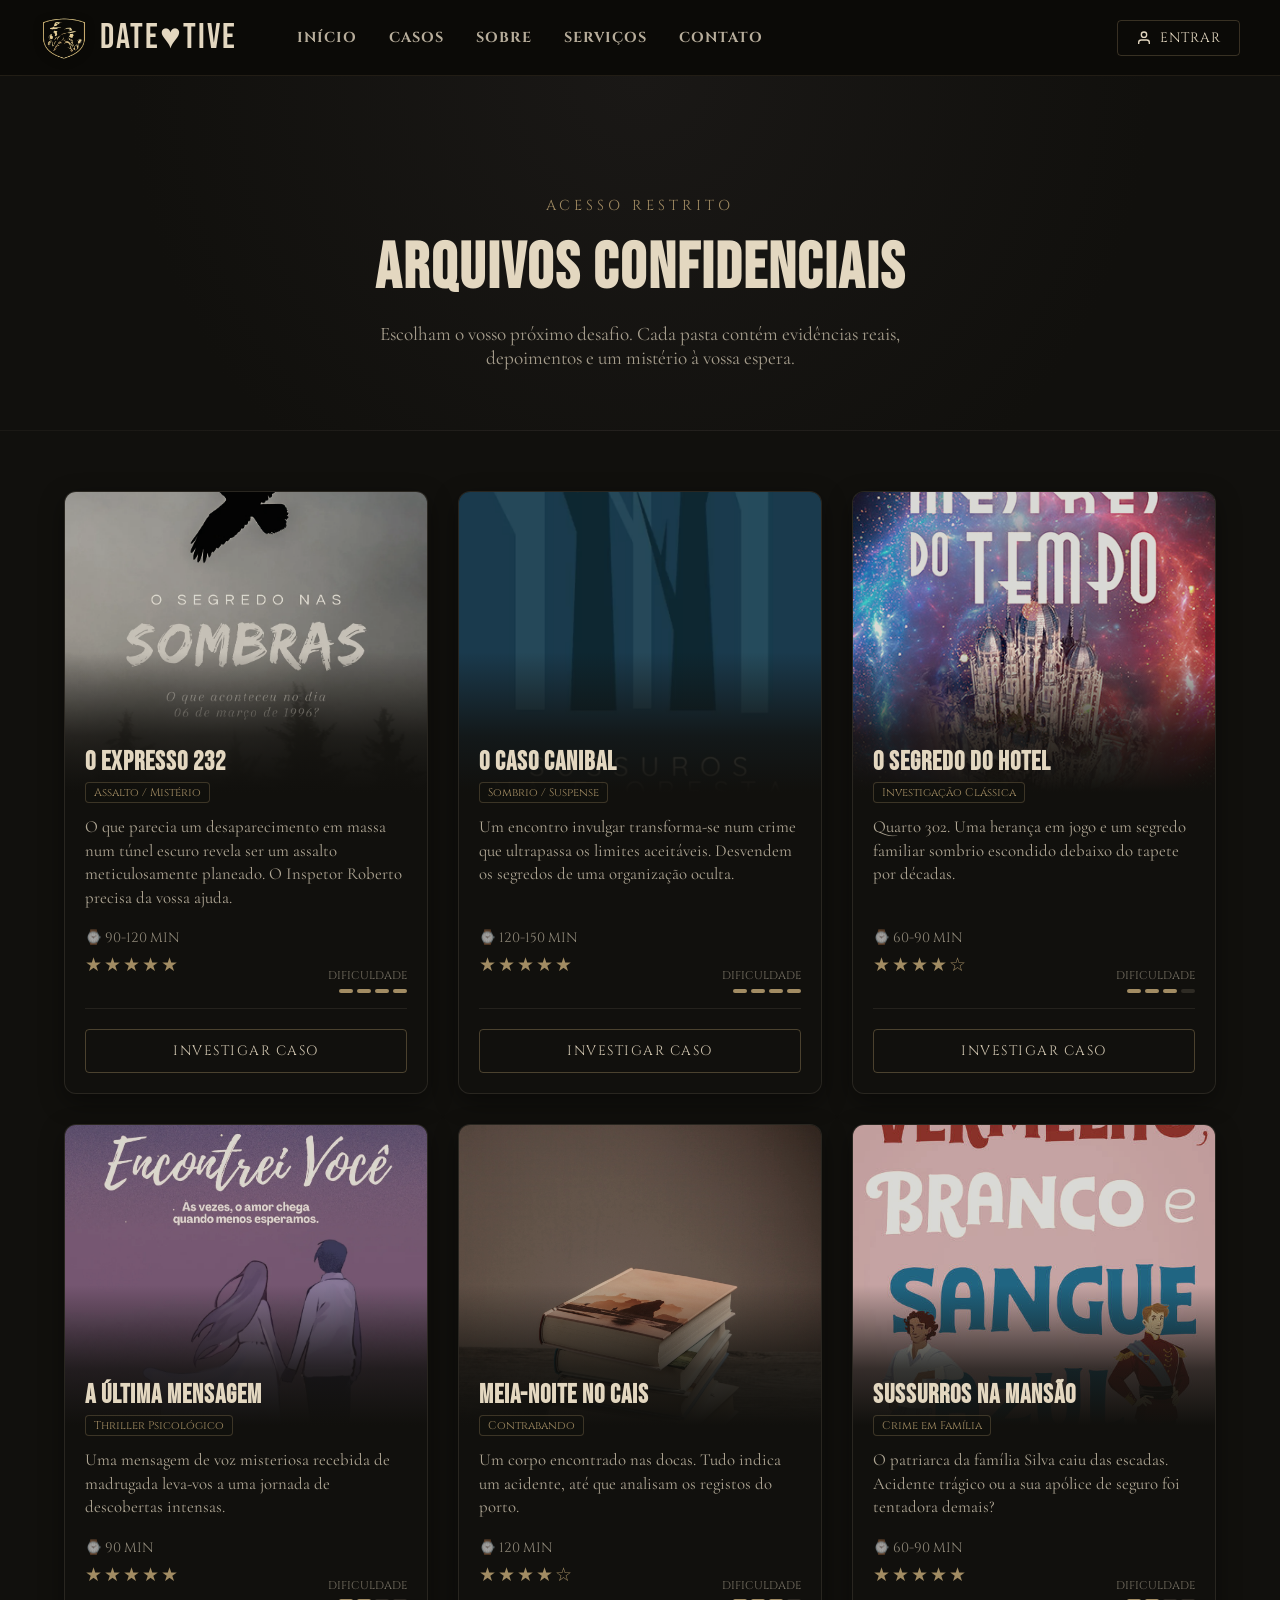
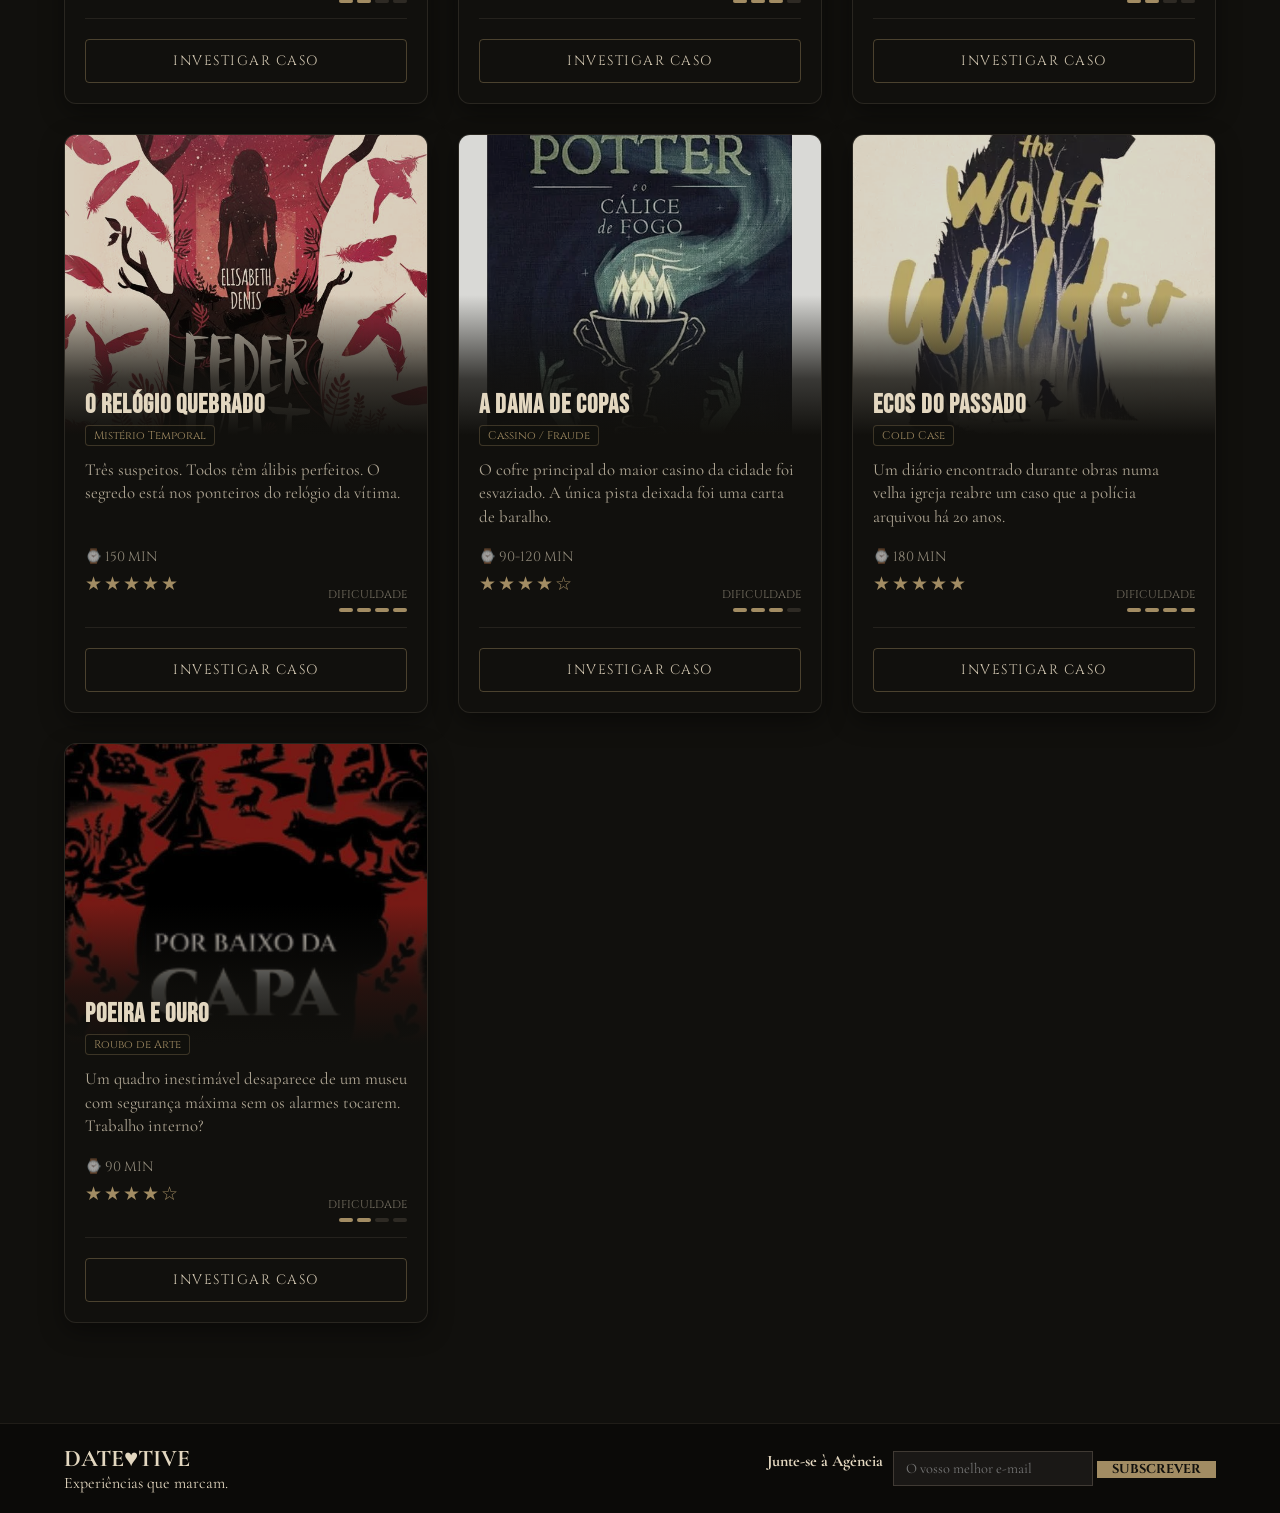
==== casos.html @ d8afddf4 "Datetive3.0" ====
<!DOCTYPE html>
<html lang="pt-BR">
<head>
  <meta charset="UTF-8">
  <meta name="viewport" content="width=device-width, initial-scale=1.0">
  <title>Arquivo de Casos | Agência Date♥Tive</title>
  
  <link rel="preconnect" href="https://fonts.googleapis.com">
  <link rel="preconnect" href="https://fonts.gstatic.com" crossorigin>
  <link href="https://fonts.googleapis.com/css2?family=Bebas+Neue&family=Cinzel:wght@400;700&family=Cormorant+Garamond:ital,wght@0,400;0,600;1,400&display=swap" rel="stylesheet">
  
  <link rel="stylesheet" href="css/style.css">
  <link rel="stylesheet" href="css/responsive.css">
</head>
<body>

  <header class="topbar">
    <div class="container nav-wrapper">
      <a href="index.html" class="logo-area">
        <img src="assets/img/logo.png" alt="Logo DateTive" class="site-logo">
        <div class="logo-text">
          <span class="logo-title">DATE♥TIVE</span>
        </div>
      </a>
      <nav class="main-nav">
        <a href="index.html">INÍCIO</a>
        <a href="casos.html">CASOS</a>
        <a href="index.html#sobre">SOBRE</a>
        <a href="index.html#precos">SERVIÇOS</a>
        <a href="index.html#contato">CONTATO</a>
      </nav>
      <div class="nav-actions">
        <a href="#" class="login-btn">
          <svg viewBox="0 0 24 24" fill="none" stroke="currentColor" stroke-width="2" class="login-icon"><path d="M20 21v-2a4 4 0 0 0-4-4H8a4 4 0 0 0-4 4v2"></path><circle cx="12" cy="7" r="4"></circle></svg>
          <span>ENTRAR</span>
        </a>
        <button class="menu-toggle"><span></span><span></span><span></span></button>
      </div>
    </div>
  </header>

<section class="page-header-noir">
    <div class="container text-center">
      <span class="section-label">ACESSO RESTRITO</span>
      <h1>ARQUIVOS CONFIDENCIAIS</h1>
      <p>Escolham o vosso próximo desafio. Cada pasta contém evidências reais, depoimentos e um mistério à vossa espera.</p>
    </div>
  </section>

  <section class="catalog-page-section">
    <div class="container">
      
      <div class="catalog-grid-full">
        
        <div class="case-card-modern reveal-up">
          <div class="case-image-wrapper">
            <img src="assets/img/papers/foto1.webp" alt="O Expresso 232">
            <div class="image-gradient"></div>
          </div>
          <div class="case-content">
            <h3>O EXPRESSO 232</h3>
            <span class="case-category">Assalto / Mistério</span>
            <p>O que parecia um desaparecimento em massa num túnel escuro revela ser um assalto meticulosamente planeado. O Inspetor Roberto precisa da vossa ajuda.</p>
            <div class="case-meta">
              <div class="meta-left">
                <span class="time">⌚ 90-120 MIN</span>
                <span class="stars">★★★★★</span>
              </div>
              <div class="meta-right">
                <span class="diff-text">DIFICULDADE</span>
                <div class="diff-bars"><div class="bar active"></div><div class="bar active"></div><div class="bar active"></div><div class="bar active"></div></div>
              </div>
            </div>
            <button class="btn-investigar full-width">INVESTIGAR CASO</button>
          </div>
        </div>

        <div class="case-card-modern reveal-up">
          <div class="case-image-wrapper">
            <img src="assets/img/papers/foto2.webp" alt="O Caso Canibal">
            <div class="image-gradient"></div>
          </div>
          <div class="case-content">
            <h3>O CASO CANIBAL</h3>
            <span class="case-category">Sombrio / Suspense</span>
            <p>Um encontro invulgar transforma-se num crime que ultrapassa os limites aceitáveis. Desvendem os segredos de uma organização oculta.</p>
            <div class="case-meta">
              <div class="meta-left">
                <span class="time">⌚ 120-150 MIN</span>
                <span class="stars">★★★★★</span>
              </div>
              <div class="meta-right">
                <span class="diff-text">DIFICULDADE</span>
                <div class="diff-bars"><div class="bar active"></div><div class="bar active"></div><div class="bar active"></div><div class="bar active"></div></div>
              </div>
            </div>
            <button class="btn-investigar full-width">INVESTIGAR CASO</button>
          </div>
        </div>

        <div class="case-card-modern reveal-up">
          <div class="case-image-wrapper">
            <img src="assets/img/papers/foto3.jpg" alt="O Segredo do Hotel">
            <div class="image-gradient"></div>
          </div>
          <div class="case-content">
            <h3>O SEGREDO DO HOTEL</h3>
            <span class="case-category">Investigação Clássica</span>
            <p>Quarto 302. Uma herança em jogo e um segredo familiar sombrio escondido debaixo do tapete por décadas.</p>
            <div class="case-meta">
              <div class="meta-left">
                <span class="time">⌚ 60-90 MIN</span>
                <span class="stars">★★★★☆</span>
              </div>
              <div class="meta-right">
                <span class="diff-text">DIFICULDADE</span>
                <div class="diff-bars"><div class="bar active"></div><div class="bar active"></div><div class="bar active"></div><div class="bar"></div></div>
              </div>
            </div>
            <button class="btn-investigar full-width">INVESTIGAR CASO</button>
          </div>
        </div>

        <div class="case-card-modern reveal-up">
          <div class="case-image-wrapper">
            <img src="assets/img/papers/foto4.webp" alt="A Última Mensagem">
            <div class="image-gradient"></div>
          </div>
          <div class="case-content">
            <h3>A ÚLTIMA MENSAGEM</h3>
            <span class="case-category">Thriller Psicológico</span>
            <p>Uma mensagem de voz misteriosa recebida de madrugada leva-vos a uma jornada de descobertas intensas.</p>
            <div class="case-meta">
              <div class="meta-left">
                <span class="time">⌚ 90 MIN</span>
                <span class="stars">★★★★★</span>
              </div>
              <div class="meta-right">
                <span class="diff-text">DIFICULDADE</span>
                <div class="diff-bars"><div class="bar active"></div><div class="bar active"></div><div class="bar"></div><div class="bar"></div></div>
              </div>
            </div>
            <button class="btn-investigar full-width">INVESTIGAR CASO</button>
          </div>
        </div>

        <div class="case-card-modern reveal-up">
          <div class="case-image-wrapper"><img src="assets/img/papers/foto5.jpg" alt="Meia-noite no Cais"><div class="image-gradient"></div></div>
          <div class="case-content">
            <h3>MEIA-NOITE NO CAIS</h3><span class="case-category">Contrabando</span>
            <p>Um corpo encontrado nas docas. Tudo indica um acidente, até que analisam os registos do porto.</p>
            <div class="case-meta"><div class="meta-left"><span class="time">⌚ 120 MIN</span><span class="stars">★★★★☆</span></div><div class="meta-right"><span class="diff-text">DIFICULDADE</span><div class="diff-bars"><div class="bar active"></div><div class="bar active"></div><div class="bar active"></div><div class="bar"></div></div></div></div>
            <button class="btn-investigar full-width">INVESTIGAR CASO</button>
          </div>
        </div>

        <div class="case-card-modern reveal-up">
          <div class="case-image-wrapper"><img src="assets/img/papers/foto6.jpg" alt="Sussurros na Mansão"><div class="image-gradient"></div></div>
          <div class="case-content">
            <h3>SUSSURROS NA MANSÃO</h3><span class="case-category">Crime em Família</span>
            <p>O patriarca da família Silva caiu das escadas. Acidente trágico ou a sua apólice de seguro foi tentadora demais?</p>
            <div class="case-meta"><div class="meta-left"><span class="time">⌚ 60-90 MIN</span><span class="stars">★★★★★</span></div><div class="meta-right"><span class="diff-text">DIFICULDADE</span><div class="diff-bars"><div class="bar active"></div><div class="bar active"></div><div class="bar"></div><div class="bar"></div></div></div></div>
            <button class="btn-investigar full-width">INVESTIGAR CASO</button>
          </div>
        </div>

        <div class="case-card-modern reveal-up">
          <div class="case-image-wrapper"><img src="assets/img/papers/foto7.jpg" alt="O Relógio Quebrado"><div class="image-gradient"></div></div>
          <div class="case-content">
            <h3>O RELÓGIO QUEBRADO</h3><span class="case-category">Mistério Temporal</span>
            <p>Três suspeitos. Todos têm álibis perfeitos. O segredo está nos ponteiros do relógio da vítima.</p>
            <div class="case-meta"><div class="meta-left"><span class="time">⌚ 150 MIN</span><span class="stars">★★★★★</span></div><div class="meta-right"><span class="diff-text">DIFICULDADE</span><div class="diff-bars"><div class="bar active"></div><div class="bar active"></div><div class="bar active"></div><div class="bar active"></div></div></div></div>
            <button class="btn-investigar full-width">INVESTIGAR CASO</button>
          </div>
        </div>

        <div class="case-card-modern reveal-up">
          <div class="case-image-wrapper"><img src="assets/img/papers/foto8.webp" alt="A Dama de Copas"><div class="image-gradient"></div></div>
          <div class="case-content">
            <h3>A DAMA DE COPAS</h3><span class="case-category">Cassino / Fraude</span>
            <p>O cofre principal do maior casino da cidade foi esvaziado. A única pista deixada foi uma carta de baralho.</p>
            <div class="case-meta"><div class="meta-left"><span class="time">⌚ 90-120 MIN</span><span class="stars">★★★★☆</span></div><div class="meta-right"><span class="diff-text">DIFICULDADE</span><div class="diff-bars"><div class="bar active"></div><div class="bar active"></div><div class="bar active"></div><div class="bar"></div></div></div></div>
            <button class="btn-investigar full-width">INVESTIGAR CASO</button>
          </div>
        </div>

        <div class="case-card-modern reveal-up">
          <div class="case-image-wrapper"><img src="assets/img/papers/foto9.webp" alt="Ecos do Passado"><div class="image-gradient"></div></div>
          <div class="case-content">
            <h3>ECOS DO PASSADO</h3><span class="case-category">Cold Case</span>
            <p>Um diário encontrado durante obras numa velha igreja reabre um caso que a polícia arquivou há 20 anos.</p>
            <div class="case-meta"><div class="meta-left"><span class="time">⌚ 180 MIN</span><span class="stars">★★★★★</span></div><div class="meta-right"><span class="diff-text">DIFICULDADE</span><div class="diff-bars"><div class="bar active"></div><div class="bar active"></div><div class="bar active"></div><div class="bar active"></div></div></div></div>
            <button class="btn-investigar full-width">INVESTIGAR CASO</button>
          </div>
        </div>

        <div class="case-card-modern reveal-up">
          <div class="case-image-wrapper"><img src="assets/img/papers/foto10.jpg" alt="Poeira e Ouro"><div class="image-gradient"></div></div>
          <div class="case-content">
            <h3>POEIRA E OURO</h3><span class="case-category">Roubo de Arte</span>
            <p>Um quadro inestimável desaparece de um museu com segurança máxima sem os alarmes tocarem. Trabalho interno?</p>
            <div class="case-meta"><div class="meta-left"><span class="time">⌚ 90 MIN</span><span class="stars">★★★★☆</span></div><div class="meta-right"><span class="diff-text">DIFICULDADE</span><div class="diff-bars"><div class="bar active"></div><div class="bar active"></div><div class="bar"></div><div class="bar"></div></div></div></div>
            <button class="btn-investigar full-width">INVESTIGAR CASO</button>
          </div>
        </div>

      </div>
    </div>
  </section>

  <footer class="site-footer">
    <div class="container">
      <div class="footer-content">
        <div class="footer-brand">
          <h2>DATE♥TIVE</h2>
          <p>Experiências que marcam.</p>
        </div>
        <div class="footer-newsletter simple-newsletter">
          <h4>Junte-se à Agência</h4>
          <form>
            <input type="email" placeholder="O vosso melhor e-mail">
            <button type="submit">SUBSCREVER</button>
          </form>
        </div>
      </div>
    </div>
  </footer>

  <script src="main.js"></script>
</body>
</html>
---- css/style.css ----
/* ==========================================================================
   1. VARIÁVEIS E CONFIGURAÇÕES GLOBAIS
   ========================================================================== */
:root {
  --bg-main: #11100d;
  --bg-dark: #0b0a08;
  --paper: #d4c4a8;
  --paper-dark: #b8a88e;
  --paper-light: #e3d7c0;
  --ink: #1f1a14;
  --gold-muted: #8f7a52;
  --gold-soft: #a28c63;
  --line: rgba(212, 196, 168, 0.25);
  --shadow-dark: rgba(0, 0, 0, 0.65);
  --shadow-soft: rgba(0, 0, 0, 0.25);
}

* {
  margin: 0;
  padding: 0;
  box-sizing: border-box;
}

html {
  scroll-behavior: smooth;
  overflow-x: hidden; /* Trava o scroll horizontal no documento inteiro */
}

body {
  background: var(--bg-main);
  color: var(--paper-light);
  font-family: 'Cormorant Garamond', serif;
  min-height: 100vh;
  position: relative;
  overflow-x: hidden; /* Trava o scroll horizontal na raiz da página */
  width: 100%;
}



.container {
  width: 90%;
  max-width: 1280px;
  margin: 0 auto;
  /* APAGUE QUALQUER OVERFLOW QUE ESTIVER AQUI */
}

img {
  max-width: 100%;
  display: block;
}

a {
  text-decoration: none;
}

.container {
  width: 90%;
  max-width: 1280px;
  margin: 0 auto;
}

.site-scale {
  zoom: 0.75;
}

/* ==========================================================================
   2. CLASSES UTILITÁRIAS E BOTÕES
   ========================================================================== */
.btn-paper,
.btn-outline,
.case-btn {
  display: inline-flex;
  align-items: center;
  justify-content: center;
  min-width: 210px;
  height: 58px;
  padding: 0 22px;
  background: linear-gradient(to bottom, #2b221a, #1b1611);
  color: #d9c8a9;
  text-decoration: none;
  font-family: 'Cinzel', serif;
  font-size: 1rem;
  letter-spacing: 1px;
  border: 1px solid rgba(212, 196, 168, 0.22);
  box-shadow: inset 0 0 0 1px rgba(255,255,255,0.03), 0 4px 10px rgba(0,0,0,0.18);
  transition: 0.25s ease;
}

.btn-paper:hover,
.btn-outline:hover,
.case-btn:hover {
  transform: translateY(-2px);
  background: #3b342c;
}

.section-divider {
  position: relative;
  height: 24px;
  margin: 0 0 28px;
}

.section-divider::before {
  content: "";
  position: absolute;
  top: 50%;
  left: 0;
  width: 100%;
  height: 1px;
  background: rgba(212, 196, 168, 0.22);
  transform: translateY(-50%);
}

.section-divider::after {
  content: "✦";
  position: absolute;
  top: 50%;
  left: 50%;
  transform: translate(-50%, -50%);
  background: var(--bg-main);
  color: rgba(212, 196, 168, 0.55);
  padding: 0 14px;
  font-size: 1rem;
}

.section-label {
  display: block;
  font-family: 'Cinzel', serif;
  font-size: 0.9rem;
  letter-spacing: 4px;
  color: var(--gold-soft);
  margin-bottom: 15px;
  text-transform: uppercase;
}

/* Animação de Entrada */
.reveal-up {
  opacity: 0;
  transform: translateY(90px);
  transition: opacity 0.9s ease, transform 0.9s ease;
}

.reveal-up.visible {
  opacity: 1;
  transform: translateY(0);
}










/* ==========================================================================
   3. HEADER / TOPBAR E MENU MOBILE (REMASTERIZADO)
   ========================================================================== */
.topbar {
  background: rgba(11, 10, 8, 0.85); /* Levemente mais transparente */
  backdrop-filter: blur(12px); /* Efeito vidro mais forte */
  -webkit-backdrop-filter: blur(12px);
  border-bottom: 1px solid rgba(162, 140, 99, 0.15); /* Linha dourada suave */
  position: sticky;
  top: 0;
  z-index: 999;
  
}

/* Força o container do cabeçalho a ir de ponta a ponta */
.topbar .container {
  width: 100%;
  max-width: 100%;
  padding: 0 40px; /* Dá um pequeno respiro para não grudar exatamente no último pixel do monitor */
}

.nav-wrapper {
  display: flex;
  align-items: center;
  /* Alterado para flex-start para agrupar logo e menu no início */
  justify-content: flex-start; 
  min-height: 75px;
}

/* --- Logo --- */
.logo-area {
  display: flex;
  align-items: center;
  gap: 12px;
  text-decoration: none;
}

.site-logo {
  width: 48px; /* Logo mais delicada */
  height: auto;
  object-fit: contain;
  filter: drop-shadow(0 2px 4px rgba(0,0,0,0.5));
}

.logo-title {
  font-family: 'Bebas Neue', sans-serif;
  font-size: 2.2rem;
  color: var(--paper-light);
  letter-spacing: 2px;
  line-height: 1;
}

/* --- Menu Desktop com Animação --- */
.main-nav {
  display: flex;
  gap: 32px;
  /* Margem à esquerda para desgrudar da logo */
  margin-left: 60px; 
  /* A "mágica": empurra todo o bloco seguinte (nav-actions) para a direita */
  margin-right: auto; 
}

.main-nav a {
  position: relative;
  font-family: 'Cinzel', serif;
  font-size: 0.9rem;
  font-weight: 700;
  color: rgba(227, 215, 192, 0.8);
  text-transform: uppercase;
  letter-spacing: 1px;
  padding: 8px 0;
  transition: color 0.3s ease;
}

.main-nav a:hover {
  color: var(--gold-soft);
}

/* Efeito de linha dourada deslizando em baixo do link */
.main-nav a::after {
  content: '';
  position: absolute;
  bottom: 0;
  left: 0;
  width: 0;
  height: 2px;
  background: var(--gold-soft);
  transition: width 0.3s ease;
}

.main-nav a:hover::after {
  width: 100%;
}

/* --- Área de Login (Direita) --- */
.nav-actions {
  display: flex;
  align-items: center;
  gap: 20px;
}

.login-btn {
  display: flex;
  align-items: center;
  gap: 8px;
  padding: 8px 18px;
  border: 1px solid rgba(162, 140, 99, 0.3);
  border-radius: 4px;
  color: var(--paper-light);
  font-family: 'Cinzel', serif;
  font-size: 0.85rem;
  letter-spacing: 1px;
  transition: all 0.3s ease;
}

.login-btn:hover {
  background: rgba(162, 140, 99, 0.1);
  border-color: var(--gold-soft);
  color: var(--gold-soft);
}

.login-icon {
  width: 16px;
  height: 16px;
}

/* --- Botão Menu Mobile & Menu Oculto --- */
.menu-toggle {
  display: none;
  background: transparent;
  border: none;
  flex-direction: column;
  gap: 5px;
  cursor: pointer;
  padding: 5px;
}

.menu-toggle span {
  width: 24px;
  height: 2px;
  background: var(--paper-light);
  transition: 0.3s ease;
}

.mobile-menu {
  position: fixed;
  top: 0;
  right: -320px;
  width: 300px;
  max-width: 85%;
  height: 100vh;
  background: linear-gradient(to bottom, #16120f, #0e0c0a);
  border-left: 1px solid rgba(212, 196, 168, 0.14);
  box-shadow: -20px 0 40px rgba(0,0,0,0.6);
  z-index: 2000;
  transition: right 0.35s cubic-bezier(0.77, 0, 0.175, 1);
  padding: 30px 25px;
}

.mobile-menu.active { right: 0; }

.mobile-menu-overlay {
  position: fixed;
  inset: 0;
  background: rgba(0,0,0,0.6);
  backdrop-filter: blur(3px);
  opacity: 0;
  pointer-events: none;
  transition: opacity 0.3s ease;
  z-index: 1990;
}

.mobile-menu-overlay.active {
  opacity: 1;
  pointer-events: auto;
}

.mobile-menu-header {
  display: flex;
  align-items: center;
  justify-content: space-between;
  margin-bottom: 40px;
  border-bottom: 1px solid rgba(162, 140, 99, 0.2);
  padding-bottom: 15px;
}

.mobile-menu-header h2 {
  font-family: 'Bebas Neue', sans-serif;
  font-size: 2.2rem;
  letter-spacing: 2px;
  color: var(--paper-light);
}

.close-menu {
  background: transparent;
  border: none;
  color: var(--gold-soft);
  font-size: 2rem;
  cursor: pointer;
  line-height: 1;
}

.mobile-nav {
  display: flex;
  flex-direction: column;
  gap: 15px;
}

.mobile-nav a {
  font-family: 'Cinzel', serif;
  font-size: 1.1rem;
  color: rgba(227, 215, 192, 0.8);
  padding: 12px 0;
  border-bottom: 1px solid rgba(255,255,255,0.05);
  transition: 0.3s ease;
}

.mobile-nav a:hover {
  color: var(--gold-soft);
  padding-left: 10px;
}




/* ==========================================================================
   4. SEÇÃO HERO (FULL BLEED COM GRADIENTE LATERAL)
   ========================================================================== */
.hero-full-bleed {
  position: relative;
  /* Altura da tela inteira (100vh) menos a altura do menu (92px) */
  min-height: calc(100vh - 95px); 
  background: #11100d; 
  min-height: 800px;
  display: flex;
  align-items: center;
  overflow: hidden;
}

.hero-content-wrapper {
  position: relative;
  z-index: 10; 
  /* Força a margem esquerda e deixa o resto do espaço sobrar na direita */
  margin-left: 200px; 
}

.hero-text-area {
  max-width: 600px;
}

.hero-text-area h1 {
  font-family: 'Bebas Neue', sans-serif;
  font-size: 5.5rem;
  line-height: 0.9;
  letter-spacing: 1px;
  color: var(--paper-light);
  margin-bottom: 25px;
}

.hero-text-area h1 span {
  color: var(--gold-soft);
}

.hero-text-area p {
  font-size: 1.4rem;
  line-height: 1.5;
  color: rgba(227, 215, 192, 0.85);
  margin-bottom: 45px;
}

/* Lado da Imagem */
.hero-image-full {
  position: absolute;
  top: 0;
  right: 0;
  width: 55%; /* Ocupa um pouco mais da metade para a fusão ficar bonita */
  height: 100%;
  z-index: 1;
}

.hero-image-full img {
  width: 100%;
  height: 100%;
  object-fit: cover;
  filter: sepia(0.2) brightness(0.7) contrast(1.1);
}

/* O GRADIENTE DE SOMBRA (Esquerda para Direita) */
.hero-side-gradient {
  position: absolute;
  top: 0;
  left: 0;
  width: 100%;
  height: 100%;
  /* Do escuro absoluto (mesma cor do fundo) para o transparente */
  background: linear-gradient(to right, #11100d 0%, rgba(17, 16, 13, 0.9) 15%, transparent 80%);
  z-index: 2;
}

/* Reutilizando seus botões já criados */
.hero-cta-group {
  display: flex;
  gap: 20px;
}

/* ==========================================================================
   ANIMAÇÃO DE ENTRADA DA HERO (SLIDE DA ESQUERDA)
   ========================================================================== */

/* 1. Criamos a animação */
@keyframes slideFadeRight {
  0% {
    opacity: 0;
    transform: translateX(-60px); /* Começa 60px para a esquerda */
  }
  100% {
    opacity: 1;
    transform: translateX(0); /* Termina na posição original */
  }
}

/* 2. Preparamos os elementos para estarem invisíveis antes da animação começar */
.hero-text-area .section-label,
.hero-text-area h1,
.hero-text-area p,
.hero-cta-group {
  opacity: 0; 
  animation: slideFadeRight 0.8s cubic-bezier(0.25, 0.46, 0.45, 0.94) forwards;
}

/* 3. Definimos o tempo de atraso (cascata) para cada elemento */
.hero-text-area .section-label {
  animation-delay: 0.2s;
}

.hero-text-area h1 {
  animation-delay: 0.4s;
}

.hero-text-area p {
  animation-delay: 0.6s;
}

.hero-cta-group {
  animation-delay: 0.8s;
}


/* ==========================================================================
   5. CATÁLOGO DE CASOS (MODERNO COM GRADIENTE)
   ========================================================================== */
.featured-cases {
  padding: 38px 0 30px;
}

.title-group {
  display: flex;
  flex-direction: column;
}

.title-group h2 {
  font-family: 'Bebas Neue', sans-serif;
  font-size: 4rem;
  color: var(--paper-light);
  letter-spacing: 2px;
  text-shadow: 6px 6px 2px rgba(0, 0, 0, 0.9);
  margin-top: -5px;
}

.section-title-row {
  display: flex;
  justify-content: space-between;
  align-items: center;
  margin-bottom: 1px;
}

.view-all-link {
  font-family: 'Cinzel', serif;
  font-size: 0.95rem;
  letter-spacing: 1.5px;
  color: var(--gold-soft);
  text-decoration: none;
  display: flex;
  align-items: center;
  gap: 8px;
  border: 1px solid rgba(162, 140, 99, 0.3);
  padding: 10px 20px;
  background: rgba(162, 140, 99, 0.05);
  transition: all 0.3s ease;
}

.view-all-link:hover {
  background: rgba(162, 140, 99, 0.15);
  color: #e3d7c0;
  border-color: var(--gold-soft);
}

.view-all-link .arrow {
  transition: transform 0.3s ease;
}

.view-all-link:hover .arrow {
  transform: translateX(4px);
}

.cases-grid-modern {
  display: grid;
  grid-template-columns: repeat(4, 1fr);
  gap: 20px;
}

.case-card-modern {
  background: #11100d;
  border: 1px solid rgba(212, 196, 168, 0.12);
  border-radius: 12px;
  overflow: hidden;
  display: flex;
  flex-direction: column;
  transition: transform 0.3s ease, border-color 0.3s ease, box-shadow 0.3s ease;
  box-shadow: 0 8px 25px rgba(0,0,0,0.4);
}

.case-card-modern:hover {
  transform: translateY(-6px);
  border-color: rgba(162, 140, 99, 0.4);
  box-shadow: 0 15px 35px rgba(0,0,0,0.6);
}

.case-image-wrapper {
  position: relative;
  height: 300px;
  width: 100%;
}

.case-image-wrapper img {
  width: 100%;
  height: 100%;
  object-fit: cover;
  filter: grayscale(15%) sepia(0.2) brightness(0.85);
}

.image-gradient {
  position: absolute;
  bottom: 0;
  left: 0;
  width: 100%;
  height: 140px;
  background: linear-gradient(to top, #11100d 0%, rgba(17, 16, 13, 0.8) 40%, transparent 100%);
  z-index: 2;
}

.case-badge {
  position: absolute;
  top: 15px;
  right: 15px;
  background: rgba(162, 140, 99, 0.15);
  border: 1px solid rgba(162, 140, 99, 0.4);
  color: #e3d7c0;
  padding: 4px 10px;
  border-radius: 6px;
  font-family: 'Cinzel', serif;
  font-size: 0.7rem;
  font-weight: 700;
  z-index: 3;
  backdrop-filter: blur(4px);
}

.case-content {
  padding: 0 20px 20px;
  display: flex;
  flex-direction: column;
  flex-grow: 1;
  position: relative;
  z-index: 3;
  margin-top: -45px;
}

.case-content h3 {
  font-family: 'Bebas Neue', sans-serif;
  font-size: 1.6rem;
  color: #e3d7c0;
  margin-bottom: 4px;
  letter-spacing: 1px;
}

.case-category {
  display: inline-block;
  font-family: 'Cinzel', serif;
  font-size: 0.7rem;
  color: #a28c63;
  border: 1px solid rgba(162, 140, 99, 0.3);
  padding: 2px 8px;
  border-radius: 4px;
  margin-bottom: 12px;
  align-self: flex-start;
  background: rgba(17, 16, 13, 0.5);
}

.case-content p {
  font-size: 1.05rem;
  color: rgba(227, 215, 192, 0.75);
  line-height: 1.4;
  margin-bottom: 20px;
  flex-grow: 1;
}

.case-meta {
  display: flex;
  justify-content: space-between;
  align-items: flex-end;
  margin-bottom: 20px;
  border-bottom: 1px solid rgba(212, 196, 168, 0.1);
  padding-bottom: 15px;
}

.meta-left, .meta-right {
  display: flex;
  flex-direction: column;
  gap: 6px;
}

.meta-right {
  align-items: flex-end;
}

.time {
  font-family: 'Cinzel', serif;
  font-size: 0.85rem;
  color: rgba(227, 215, 192, 0.6);
}

.stars {
  color: #a28c63;
  font-size: 0.9rem;
  letter-spacing: 2px;
}

.diff-text {
  font-family: 'Cinzel', serif;
  font-size: 0.7rem;
  color: rgba(227, 215, 192, 0.5);
  text-transform: uppercase;
}

.diff-bars {
  display: flex;
  gap: 4px;
}

.diff-bars .bar {
  width: 14px;
  height: 4px;
  background: rgba(212, 196, 168, 0.15);
  border-radius: 2px;
}

.diff-bars .bar.active {
  background: #a28c63;
}

.case-card-modern .full-width {
  width: 100%;
  min-width: unset;
  border-radius: 8px;
}

/* ==========================================================================
   6. A EXPERIÊNCIA (LIFESTYLE)
   ========================================================================== */
.experience-section {
  padding: 60px 0 80px;
  background: #0b0b09;
  position: relative;
  
  
}

.experience-title {
  text-align: center;
  margin-bottom: 60px;
}

.experience-title h2 {
  font-family: 'Bebas Neue', sans-serif;
  font-size: 3.5rem;
  letter-spacing: 2px;
  color: var(--paper-light);
  text-shadow: 4px 4px 2px rgba(0, 0, 0, 0.8);
  margin-bottom: 15px;
  max-width: 800px;
  margin-left: auto;
  margin-right: auto;
}

.experience-title p {
  max-width: 700px;
  margin: 0 auto;
  font-size: 1.3rem;
  color: rgba(227, 215, 192, 0.82);
  line-height: 1.4;
}

.experience-list {
  display: flex;
  flex-direction: column;
  gap: 60px;
}

.experience-card {
  display: grid;
  grid-template-columns: 1fr 1fr;
  align-items: center;
  gap: 40px;
  
}

.experience-card.reverse .experience-image {
  order: 2;
  
}

.experience-card.reverse .experience-text {
  order: 1;
}

.experience-image {
  position: relative;
  border: 1px solid rgba(212, 196, 168, 0.15);
  padding: 10px;
  background: #1a1816;
  box-shadow: 0 15px 35px rgba(0,0,0,0.5);
  transform: rotate(-1deg);
  transition: transform 0.4s ease;
  border-radius: 20px;
}

.experience-card:nth-child(even) .experience-image {
  transform: rotate(1.5deg);
}

/* Regra de hover fortalecida para funcionar em todos os cards, incluindo os pares */
.experience-image:hover,
.experience-card:nth-child(even) .experience-image:hover {
  transform: rotate(0deg) scale(1.02);
}

.experience-image img {
  width: 100%;
  height: auto;
  aspect-ratio: 4/3;
  object-fit: cover;
  filter: sepia(0.2) contrast(1.1) brightness(0.9);
  display: block;
  border-radius: 12px;
}

.experience-tag {
  display: inline-block;
  font-family: 'Cinzel', serif;
  font-size: 0.85rem;
  letter-spacing: 2px;
  color: #a28c63;
  border-bottom: 1px solid rgba(162, 140, 99, 0.3);
  padding-bottom: 6px;
  margin-bottom: 16px;
}

.experience-text h3 {
  font-family: 'Bebas Neue', sans-serif;
  font-size: 3rem;
  line-height: 1;
  color: #e3d7c0;
  margin-bottom: 16px;
}

.experience-text p {
  font-size: 1.3rem;
  line-height: 1.5;
  color: rgba(227, 215, 192, 0.85);
}

/* ==========================================================================
   7. SEÇÃO DE PREÇOS (PACKS)
   ========================================================================== */
.pricing-section {
  padding: 60px 0 80px;
  position: relative;
}

.pricing-header {
  text-align: center;
  margin-bottom: 50px;
}

.pricing-header h2 {
  font-family: 'Bebas Neue', sans-serif;
  font-size: 3.5rem;
  letter-spacing: 2px;
  color: var(--paper-light);
  text-shadow: 4px 4px 2px rgba(0, 0, 0, 0.8);
  margin-bottom: 10px;
}

.pricing-header p {
  font-size: 1.3rem;
  color: rgba(227, 215, 192, 0.8);
}

.pricing-grid {
  display: grid;
  grid-template-columns: repeat(4, 1fr);
  gap: 20px;
  align-items: stretch;
}

.pricing-card {
  background: #13110e;
  border: 1px solid rgba(212, 196, 168, 0.15);
  padding: 34px 24px;
  display: flex;
  flex-direction: column;
  position: relative;
  box-shadow: 0 10px 30px rgba(0,0,0,0.4);
  transition: transform 0.3s ease, border-color 0.3s ease;
}

.pricing-card:hover {
  transform: translateY(-6px);
  border-color: rgba(212, 196, 168, 0.3);
}

.pricing-card h3 {
  font-family: 'Cinzel', serif;
  font-size: 1.4rem;
  color: #e3d7c0;
  margin-bottom: 6px;
  letter-spacing: 1px;
}

.pricing-subtitle {
  font-family: 'Cinzel', serif;
  font-size: 0.85rem;
  color: rgba(212, 196, 168, 0.5);
  display: block;
  margin-bottom: 24px;
  border-bottom: 1px solid rgba(212, 196, 168, 0.1);
  padding-bottom: 14px;
}

.pricing-value {
  margin-bottom: 24px;
  min-height: 80px;
  display: flex;
  flex-direction: column;
  justify-content: flex-end;
}

.price-original {
  font-family: 'Cinzel', serif;
  font-size: 0.9rem;
  color: rgba(212, 196, 168, 0.4);
  text-decoration: line-through;
  margin-bottom: 4px;
  display: flex;
  align-items: center;
  gap: 8px;
}

.discount-tag {
  background: rgba(162, 140, 99, 0.2);
  color: #c9b48f;
  padding: 2px 6px;
  border-radius: 2px;
  font-size: 0.75rem;
  text-decoration: none;
  border: 1px solid rgba(162, 140, 99, 0.4);
}

.price-current {
  font-family: 'Bebas Neue', sans-serif;
  font-size: 3.2rem;
  line-height: 1;
  color: var(--paper-light);
  margin-bottom: 6px;
}

.price-savings {
  font-family: 'Cinzel', serif;
  font-size: 0.8rem;
  color: #a28c63;
}

.pricing-features {
  list-style: none;
  padding: 0;
  margin-bottom: 34px;
  flex-grow: 1;
}

.pricing-features li {
  font-size: 1.15rem;
  color: rgba(212, 196, 168, 0.8);
  margin-bottom: 14px;
  display: flex;
  align-items: flex-start;
  gap: 10px;
}

.pricing-features li::before {
  content: '✓';
  color: #a28c63;
  font-weight: bold;
}

.pricing-card .btn-outline {
  width: 100%;
  min-width: unset;
}

.pricing-card.highlighted {
  border: 2px solid #a28c63;
  background: linear-gradient(to bottom, #1d1813, #11100d);
  transform: scale(1.05);
  z-index: 2;
  box-shadow: 0 15px 40px rgba(0,0,0,0.6), inset 0 0 20px rgba(162, 140, 99, 0.05);
}

.pricing-card.highlighted:hover {
  transform: scale(1.05) translateY(-6px);
}

.badge-best-value {
  position: absolute;
  top: -14px;
  left: 50%;
  transform: translateX(-50%);
  background: #a28c63;
  color: #11100d;
  padding: 6px 16px;
  font-family: 'Cinzel', serif;
  font-size: 0.8rem;
  font-weight: 700;
  letter-spacing: 1px;
  white-space: nowrap;
  box-shadow: 0 4px 10px rgba(0,0,0,0.5);
}

.pricing-card.highlighted .btn-outline {
  background: #3b342c;
  border-color: #a28c63;
}

.pricing-footer {
  text-align: center;
  margin-top: 50px;
}

.pricing-footer p {
  font-size: 1.1rem;
  color: #c9b48f;
  margin-bottom: 6px;
}

.pricing-footer span {
  font-family: 'Cinzel', serif;
  font-size: 0.85rem;
  color: rgba(212, 196, 168, 0.5);
}

/* ==========================================================================
   8. DEPOIMENTOS (O QUE OS CASAIS DIZEM)
   ========================================================================== */
.testimonials-section {
  padding: 80px 0;
  position: relative;
  background: #0b0b09;
}

.testimonials-header {
  text-align: center;
  margin-bottom: 50px;
}

.testimonials-header h2 {
  font-family: 'Bebas Neue', sans-serif;
  font-size: 3.5rem;
  letter-spacing: 2px;
  color: var(--paper-light);
  text-shadow: 4px 4px 2px rgba(0, 0, 0, 0.8);
  margin-bottom: 10px;
}

.testimonials-header p {
  font-size: 1.3rem;
  color: rgba(227, 215, 192, 0.8);
}

.testimonials-grid {
  display: grid;
  grid-template-columns: repeat(3, 1fr);
  gap: 24px;
}

.testimonial-card {
  background: #13110e;
  border: 1px solid rgba(212, 196, 168, 0.12);
  padding: 30px;
  position: relative;
  display: flex;
  flex-direction: column;
  box-shadow: 0 8px 25px rgba(0,0,0,0.3);
  transition: transform 0.3s ease, border-color 0.3s ease;
}

.testimonial-card:hover {
  transform: translateY(-4px);
  border-color: rgba(162, 140, 99, 0.4);
}

.quote-mark {
  font-family: serif;
  font-size: 5rem;
  color: rgba(162, 140, 99, 0.15);
  line-height: 0;
  position: absolute;
  top: 45px;
  left: 20px;
  pointer-events: none;
}

.stars {
  color: #a28c63;
  font-size: 1.2rem;
  letter-spacing: 2px;
  margin-bottom: 16px;
  position: relative;
  z-index: 2;
}

.testimonial-text {
  font-size: 1.2rem;
  line-height: 1.5;
  color: rgba(227, 215, 192, 0.9);
  flex-grow: 1;
  margin-bottom: 24px;
  position: relative;
  z-index: 2;
  font-style: italic;
}

.testimonial-author {
  display: flex;
  align-items: center;
  gap: 15px;
  border-top: 1px solid rgba(212, 196, 168, 0.1);
  padding-top: 20px;
}

.author-avatar {
  width: 44px;
  height: 44px;
  background: #2b2620;
  border: 1px solid rgba(162, 140, 99, 0.3);
  color: #e3d7c0;
  border-radius: 50%;
  display: flex;
  align-items: center;
  justify-content: center;
  font-family: 'Cinzel', serif;
  font-size: 0.9rem;
  font-weight: bold;
  letter-spacing: 1px;
}

.author-info {
  display: flex;
  flex-direction: column;
}

.author-info strong {
  font-family: 'Cinzel', serif;
  font-size: 0.95rem;
  color: #e3d7c0;
  letter-spacing: 0.5px;
}

.author-info span {
  font-size: 0.85rem;
  color: rgba(212, 196, 168, 0.5);
}

/* ==========================================================================
   9. CTA FINAL (CONVOCAÇÃO)
   ========================================================================== */
.final-cta-section {
  padding: 100px 0 120px;
  background: radial-gradient(circle at center, #1a1816 0%, #11100d 100%);
}

.cta-folder-wrapper {
  position: relative;
  background: linear-gradient(135deg, #1d1b18 0%, #141210 100%);
  border: 1px solid rgba(162, 140, 99, 0.2);
  padding: 80px 60px;
  text-align: center;
  box-shadow: 0 30px 60px rgba(0,0,0,0.6);
  overflow: hidden;
}

.urgent-stamp {
  position: absolute;
  top: 40px;
  right: 40px;
  font-family: 'Bebas Neue', sans-serif;
  font-size: 2rem;
  color: #7a1f1f;
  border: 4px solid #7a1f1f;
  padding: 5px 15px;
  transform: rotate(15deg);
  opacity: 0.6;
  border-radius: 4px;
  letter-spacing: 2px;
}

.cta-content {
  max-width: 750px;
  margin: 0 auto;
  position: relative;
  z-index: 5;
}

.cta-content h2 {
  font-family: 'Bebas Neue', sans-serif;
  font-size: 4.5rem;
  line-height: 0.9;
  letter-spacing: 2px;
  color: var(--paper-light);
  margin-bottom: 25px;
  text-shadow: 0 10px 20px rgba(0,0,0,0.5);
}

.cta-content p {
  font-size: 1.4rem;
  line-height: 1.5;
  color: rgba(227, 215, 192, 0.85);
  margin-bottom: 45px;
}

.cta-main-btn {
  display: inline-block;
  padding: 22px 45px;
  background: #a28c63;
  color: #11100d;
  font-family: 'Cinzel', serif;
  font-size: 1.1rem;
  font-weight: 700;
  letter-spacing: 2px;
  text-decoration: none;
  box-shadow: 0 10px 25px rgba(162, 140, 99, 0.3);
  transition: all 0.3s cubic-bezier(0.175, 0.885, 0.32, 1.275);
}

.cta-main-btn:hover {
  transform: scale(1.05) translateY(-5px);
  background: #e3d7c0;
  box-shadow: 0 15px 35px rgba(162, 140, 99, 0.4);
}

.cta-subtext {
  display: block;
  margin-top: 20px;
  font-family: 'Cormorant Garamond', serif;
  font-style: italic;
  font-size: 1.05rem;
  color: rgba(212, 196, 168, 0.4);
}

.cta-decoration {
  position: absolute;
  left: -50px;
  bottom: -30px;
  opacity: 0.1;
  transform: rotate(-15deg);
  pointer-events: none;
}

.floating-badge {
  width: 280px;
}

/* ==========================================================================
   10. FOOTER (COMPACTO E SIMPLIFICADO)
   ========================================================================== */
.site-footer {
  background: #0b0a08;
  padding: 20px 0 0;
  border-top: 1px solid rgba(212, 196, 168, 0.1);
}

.footer-content {
  display: flex;
  justify-content: space-between;
  align-items: center;
  padding-bottom: 20px;
}

.footer-logo-wrapper {
  display: flex;
  align-items: center;
  gap: 12px;
  margin-bottom: 10px;
}

.footer-simple-logo {
  width: 35px;
  height: auto;
}

.footer-simple-title {
  font-family: 'Bebas Neue', sans-serif;
  font-size: 1.8rem;
  letter-spacing: 1px;
  color: #e3d7c0;
}

.footer-socials {
  display: flex;
  gap: 15px;
}

.footer-socials a {
  font-family: 'Cinzel', serif;
  font-size: 0.8rem;
  color: rgba(212, 196, 168, 0.6);
  transition: color 0.3s ease;
}

.footer-socials a:hover {
  color: #a28c63;
}

.footer-news-area h3 {
  font-family: 'Cinzel', serif;
  font-size: 0.85rem;
  color: #e3d7c0;
  margin-bottom: 8px;
}

.simple-newsletter {
  display: flex;
  gap: 10px;
}

.simple-newsletter input {
  padding: 8px 12px;
  background: #1a1816;
  border: 1px solid rgba(212, 196, 168, 0.2);
  color: #e3d7c0;
  width: 200px;
  font-family: 'Cormorant Garamond', serif;
  font-size: 0.9rem;
}

.simple-newsletter button {
  padding: 0 15px;
  background: #a28c63;
  color: #11100d;
  border: none;
  font-family: 'Cinzel', serif;
  font-weight: bold;
  font-size: 0.8rem;
  cursor: pointer;
  transition: background 0.3s ease;
}

.simple-newsletter button:hover {
  background: #e3d7c0;
}

.footer-copyright-simple {
  border-top: 1px solid rgba(212, 196, 168, 0.05);
  padding: 12px 0;
  text-align: center;
}

.footer-copyright-simple p {
  font-family: 'Cinzel', serif;
  font-size: 0.75rem;
  color: rgba(212, 196, 168, 0.3);
}

/* ==========================================================================
   11. ELEMENTOS FLUTUANTES (BOTÃO DE AJUDA) E OUTROS BLOCOS
   ========================================================================== */
.floating-help-btn {
  display: none;
  position: fixed;
  right: 22px;
  bottom: 22px;
  width: 64px;
  height: 64px;
  border-radius: 50%;
  background: radial-gradient(circle at top, rgba(255,255,255,0.05), transparent 60%), linear-gradient(to bottom, #2b221a, #1a1410);
  border: 1px solid rgba(212, 196, 168, 0.18);
  align-items: center;
  justify-content: center;
  box-shadow: 0 14px 30px rgba(0,0,0,0.30), 0 8px 18px rgba(0,0,0,0.22), inset 0 1px 0 rgba(255,255,255,0.04);
  z-index: 3000;
  transition: transform 0.25s ease, box-shadow 0.25s ease, background 0.25s ease;
}

.floating-help-btn:hover {
  transform: translateY(-4px) scale(1.03);
  background: radial-gradient(circle at top, rgba(255,255,255,0.07), transparent 60%), linear-gradient(to bottom, #3a2d23, #211913);
  box-shadow: 0 18px 36px rgba(0,0,0,0.36), 0 10px 20px rgba(0,0,0,0.28), inset 0 1px 0 rgba(255,255,255,0.06);
}

.chat-bubble-icon {
  position: relative;
  display: block;
  width: 24px;
  height: 18px;
  border: 2px solid #d4c4a8;
  border-radius: 8px;
  box-sizing: border-box;
}

.chat-bubble-icon::before {
  content: "";
  position: absolute;
  bottom: -5px;
  left: 5px;
  width: 8px;
  height: 8px;
  border-left: 2px solid #d4c4a8;
  border-bottom: 2px solid #d4c4a8;
  transform: rotate(-35deg);
  background: transparent;
}

.chat-bubble-icon::after {
  content: "";
  position: absolute;
  top: 5px;
  left: 5px;
  width: 10px;
  height: 2px;
  background: #d4c4a8;
  border-radius: 999px;
  box-shadow: 0 5px 0 #d4c4a8;
}

/* Info Grid antigo (mantido caso ainda use em alguma página interna) */
.info-grid {
  display: grid;
  grid-template-columns: 1fr 1fr;
  gap: 24px;
  padding: 26px 0 40px;
}

.info-card {
  position: relative;
  background: linear-gradient(to bottom, #d8cab0 0%, #cdbb9d 55%, #c2b08d 100%);
  border: 2px solid rgba(0,0,0,0.28);
  box-shadow: 0 8px 18px rgba(0,0,0,0.28), inset 0 0 0 1px rgba(80, 55, 30, 0.10), inset 0 0 25px rgba(80, 55, 30, 0.08);
  padding: 20px;
  display: flex;
  align-items: center;
  justify-content: space-between;
  gap: 20px;
  min-height: 200px;
  overflow: hidden;
}

.info-card::after {
  content: "";
  position: absolute;
  inset: 0;
  background: radial-gradient(circle at top left, rgba(80,50,20,0.12), transparent 18%), radial-gradient(circle at top right, rgba(80,50,20,0.08), transparent 18%), radial-gradient(circle at bottom left, rgba(80,50,20,0.10), transparent 20%), radial-gradient(circle at bottom right, rgba(80,50,20,0.14), transparent 22%);
  pointer-events: none;
  mix-blend-mode: multiply;
}

.info-card img {
  width: 150px;
  object-fit: contain;
  filter: sepia(1) grayscale(1);
}

.info-card h3 {
  font-family: 'Bebas Neue', sans-serif;
  font-size: 2.4rem;
  color: var(--ink);
  margin-bottom: 12px;
}

.info-card p {
  font-size: 1.45rem;
  color: var(--ink);
  margin-bottom: 12px;
}

.info-card a {
  font-family: 'Cinzel', serif;
  color: var(--ink);
}

/* ==========================================================================
   12. MEDIA QUERIES (AJUSTES INTERNOS)
   Nota: As regras principais de responsividade estão no seu responsive.css
   ========================================================================== */
@media (max-width: 568px) {
  .hero-wrapper {
    width: 94%;
    height: 280px;
  }

  .hero-content {
    max-width: 80%;
    padding-right: 30px;
    padding-left: 20px;
  }

  .hero-content h2 {
    font-size: 2rem;
  }

  .hero-content p {
    font-size: 1rem;
    line-height: 1.35;
  }
}

/* ==========================================================================
   PÁGINA EXCLUSIVA DE CATÁLOGO (casos.html)
   ========================================================================== */

/* Título de Entrada */
.page-header-noir {
  padding: 120px 0 60px;
  background: radial-gradient(circle at 50% 0%, #1a1816 0%, var(--bg-main) 70%);
  border-bottom: 1px solid rgba(212, 196, 168, 0.05);
}

.page-header-noir h1 {
  font-family: 'Bebas Neue', sans-serif;
  font-size: 4rem;
  color: var(--paper-light);
  letter-spacing: 2px;
  margin-bottom: 15px;
}

.page-header-noir p {
  font-size: 1.2rem;
  color: rgba(227, 215, 192, 0.7);
  max-width: 600px;
  margin: 0 auto;
}

.text-center {
  text-align: center;
}

/* Grelha Completa de Arquivos */
.catalog-page-section {
  padding: 60px 0 100px;
}

.catalog-grid-full {
  display: grid;
  /* Cria colunas automaticamente baseadas no espaço, sem espremer demais */
  grid-template-columns: repeat(auto-fill, minmax(280px, 1fr));
  gap: 30px;
}

/* Modificação no botão dentro da página de catálogo para não ser dourado sólido */
.catalog-grid-full .case-content button {
  background: transparent;
  border: 1px solid rgba(162, 140, 99, 0.4); /* Borda dourada suave */
  color: rgba(227, 215, 192, 0.9);
  padding: 12px;
  font-family: 'Cinzel', serif;
  font-size: 0.85rem;
  letter-spacing: 1.5px;
  border-radius: 4px;
  cursor: pointer;
  transition: all 0.3s ease;
  width: 100%;
}

.catalog-grid-full .case-content button:hover {
  background: rgba(162, 140, 99, 0.1); /* Fundo ligeiramente dourado ao passar o rato */
  border-color: var(--gold-soft);
  color: var(--gold-soft);
}



/* ==========================================================================
   ANIMAÇÃO DE ENTRADA DO CATÁLOGO (Ignora o Scroll)
   ========================================================================== */
.catalog-page-section .reveal-up {
  /* Força a visibilidade inicial */
  opacity: 0; 
  transform: translateY(30px);
  /* Aplica uma animação automática ao abrir a página */
  animation: fadeUpCards 0.8s cubic-bezier(0.25, 0.46, 0.45, 0.94) forwards;
}

/* Criamos o efeito dos cartões a subirem suavemente */
@keyframes fadeUpCards {
  0% {
    opacity: 0;
    transform: translateY(40px);
  }
  100% {
    opacity: 1;
    transform: translateY(0);
  }
}

/* Opcional: Adiciona um pequeno atraso em cascata para os primeiros cartões */
.catalog-grid-full .case-card-modern:nth-child(1) { animation-delay: 0.1s; }
.catalog-grid-full .case-card-modern:nth-child(2) { animation-delay: 0.2s; }
.catalog-grid-full .case-card-modern:nth-child(3) { animation-delay: 0.3s; }
.catalog-grid-full .case-card-modern:nth-child(4) { animation-delay: 0.4s; }
---- css/responsive.css ----
/* ==========================================================================
   1. RESPONSIVO PARA TABLETS (Telas entre 769px e 1100px)
   ========================================================================== */
@media (max-width: 1100px) {
  
  /* --- Blocos Gerais --- */
  .info-grid {
    grid-template-columns: 2fr;
  }

  /* --- Catálogo Moderno (Casos) --- */
  .cases-grid-modern {
    grid-template-columns: repeat(2, 1fr);
  }

  /* --- Preços & Packs --- */
  .pricing-card.highlighted {
    transform: scale(1);
  }
  
  .pricing-card.highlighted:hover {
    transform: translateY(-6px);
  }

  /* --- Depoimentos --- */
  .testimonials-grid {
    grid-template-columns: repeat(2, 1fr);
  }
}

/* ==========================================================================
   2. RESPONSIVO PARA CELULARES (Telas menores que 768px)
   ========================================================================== */
@media (max-width: 768px) {




  
  /* --- Configurações Gerais da Tela --- */
  .container {
    width: 94%;
  }

  /* --- Navbar & Topo (ATUALIZADO) --- */
  .topbar {
    position: relative;
  }

  /* Retira o espaçamento lateral exagerado do PC no telemóvel */
  .topbar .container {
    padding: 0;
  }

  .nav-wrapper {
    display: flex;
    justify-content: space-between;
    align-items: center;
    min-height: 65px;
  }

  .logo-area {
    display: flex;
    align-items: center;
    gap: 8px;
  }

  .site-logo {
    width: 36px;
    height: auto;
  }

  .logo-title {
    font-size: 1.8rem;
    margin: 0;
  }

  .main-nav, 
  .login-btn {
    display: none; /* Esconde menu e login no telemóvel */
  }

  .nav-actions {
    display: flex;
    margin-left: auto;
    gap: 0;
  }

  .menu-toggle {
    display: flex;
  }

  /* --- Hero Section (Nova Full Bleed) --- */
  .hero-full-bleed {
    flex-direction: column;
    min-height: auto;
    padding-bottom: 50px;
  }

  .hero-image-full {
    position: relative;
    width: 100%;
    height: 300px;
    order: 1;
  }

  .hero-side-gradient {
    background: linear-gradient(to top, #11100d 0%, transparent 100%);
  }

  .hero-content-wrapper {
    order: 2;
    padding-top: 30px;
    text-align: center;
    /* Devolve a centralização no telemóvel, anulando a margem do PC */
    margin-left: auto;
    margin-right: auto;
  }

  .hero-text-area h1 {
    font-size: 3.5rem;
  }

  .hero-text-area p {
    font-size: 1.15rem;
    margin: 0 auto 30px;
  }

  .hero-cta-group {
    flex-direction: column;
    width: 100%;
  }

  .cta-main-btn, .btn-outline-hero {
    width: 100%;
  }

  /* --- Catálogo Moderno (Carrossel Horizontal) --- */
  .cases-grid-modern {
    display: flex !important;
    flex-wrap: nowrap !important;
    overflow-x: auto;
    overflow-y: hidden;
    scroll-snap-type: x mandatory;
    gap: 16px;
    padding: 10px 0 30px;
    -webkit-overflow-scrolling: touch;
    scrollbar-width: none;
    width: 100%; 
    max-width: 100%; 
    box-sizing: border-box;
  }

  .cases-grid-modern::-webkit-scrollbar {
    display: none;
  }

.cases-grid-modern .case-card-modern {
    flex: 0 0 85% !important;
    width: 85% !important;
    scroll-snap-align: center;
    transform: none !important;
  }

.cases-grid-modern .case-card-modern:hover {
    transform: none !important;
  }

  /* --- A Experiência --- */
  .experience-title h2 {
    font-size: 2.6rem;
  }
  
  .experience-card,
  .experience-card.reverse {
    grid-template-columns: 1fr;
    gap: 24px;
  }

  .experience-card.reverse .experience-image {
    order: 1;
  }
  
  .experience-card.reverse .experience-text {
    order: 2;
  }
  
  .experience-image {
    transform: none !important;
  }

  /* --- Preços & Packs (Carrossel Horizontal) --- */
  .pricing-header h2 {
    font-size: 2.6rem;
  }

  .pricing-grid {
    display: flex !important; 
    flex-wrap: nowrap !important;
    overflow-x: auto;
    overflow-y: hidden;
    scroll-snap-type: x mandatory;
    gap: 16px;
    padding: 10px 0 40px; 
    -webkit-overflow-scrolling: touch;
    scrollbar-width: none; 
    width: 100%; 
    max-width: 100%; 
    box-sizing: border-box; 
  }

  .pricing-grid::-webkit-scrollbar {
    display: none;
  }

  .pricing-card {
    flex: 0 0 85% !important; 
    width: 85% !important;
    min-width: 85% !important;
    max-width: 85% !important;
    scroll-snap-align: center;
    height: auto; 
    transform: none !important; 
  }

  .pricing-card.highlighted {
    box-shadow: 0 10px 30px rgba(0,0,0,0.4);
  }

  .pricing-card:hover,
  .pricing-card.highlighted:hover {
    transform: none !important; 
  }

  /* --- Depoimentos --- */
  .testimonials-header h2 {
    font-size: 2.6rem;
  }
  
  .testimonials-grid {
    grid-template-columns: 1fr;
    gap: 20px;
    padding: 0 10px;
  }

  /* --- CTA Final --- */
  .cta-folder-wrapper {
    padding: 60px 25px;
  }

  .cta-content h2 {
    font-size: 3rem;
  }

  .cta-content p {
    font-size: 1.15rem;
  }

  .urgent-stamp {
    font-size: 1.2rem;
    top: 20px;
    right: 20px;
  }
  
  .cta-main-btn {
    width: 100%;
    padding: 18px 20px;
    font-size: 0.95rem;
  }

  /* --- Footer --- */
  .footer-content {
    flex-direction: column;
    align-items: center;
    text-align: center;
    gap: 40px;
  }
  
  .simple-newsletter {
    flex-direction: column;
    width: 100%;
  }
  
  .simple-newsletter input {
    width: 100%;
  }

  /* --- Botão Flutuante de Ajuda --- */
  .floating-help-btn {
    display: flex;
    width: 56px;
    height: 56px;
    right: 16px;
    bottom: 16px;
  }

  .chat-bubble-icon {
    width: 22px;
    height: 18px;
  }


  
/* --- Página de Catálogo Exclusiva (casos.html) --- */
  .page-header-noir {
    padding: 30px 0 30px; 
    
  }

  .page-header-noir h1 {
    font-size: 2.2rem; /* Reduzido um pouco para caber nos ecrãs */
    word-wrap: break-word; /* Força o navegador a quebrar a palavra caso ela tente alargar a tela */
    overflow-wrap: break-word;
  }

  .page-header-noir p {
    font-size: 1.05rem;
    padding: 0 10px; 
  }

  .catalog-page-section {
    padding: 30px 0 60px;
    width: 100%; 
    overflow-x: hidden; 
  }

  .catalog-grid-full {
    grid-template-columns: 2fr; 
    gap: 24px;
    width: 100%; 
    max-width: 100%;
    /* Apaguei o max-width: 100vw que estava aqui, pois ele também causa bugs no mobile */
  }

  /* Faz o container desta página específica ser mais largo no telemóvel */
  .catalog-page-section .container {
    width: 100%; /* Pode usar 100% se quiser os cartões colados na borda */
    padding: 0 20px; /* Um pequeno respiro para não bater no ecrã de vidro */
  }
  /* Esconde a descrição do caso apenas no telemóvel */
  .catalog-page-section .case-card-modern .case-content p {
    display: none;
  }
}
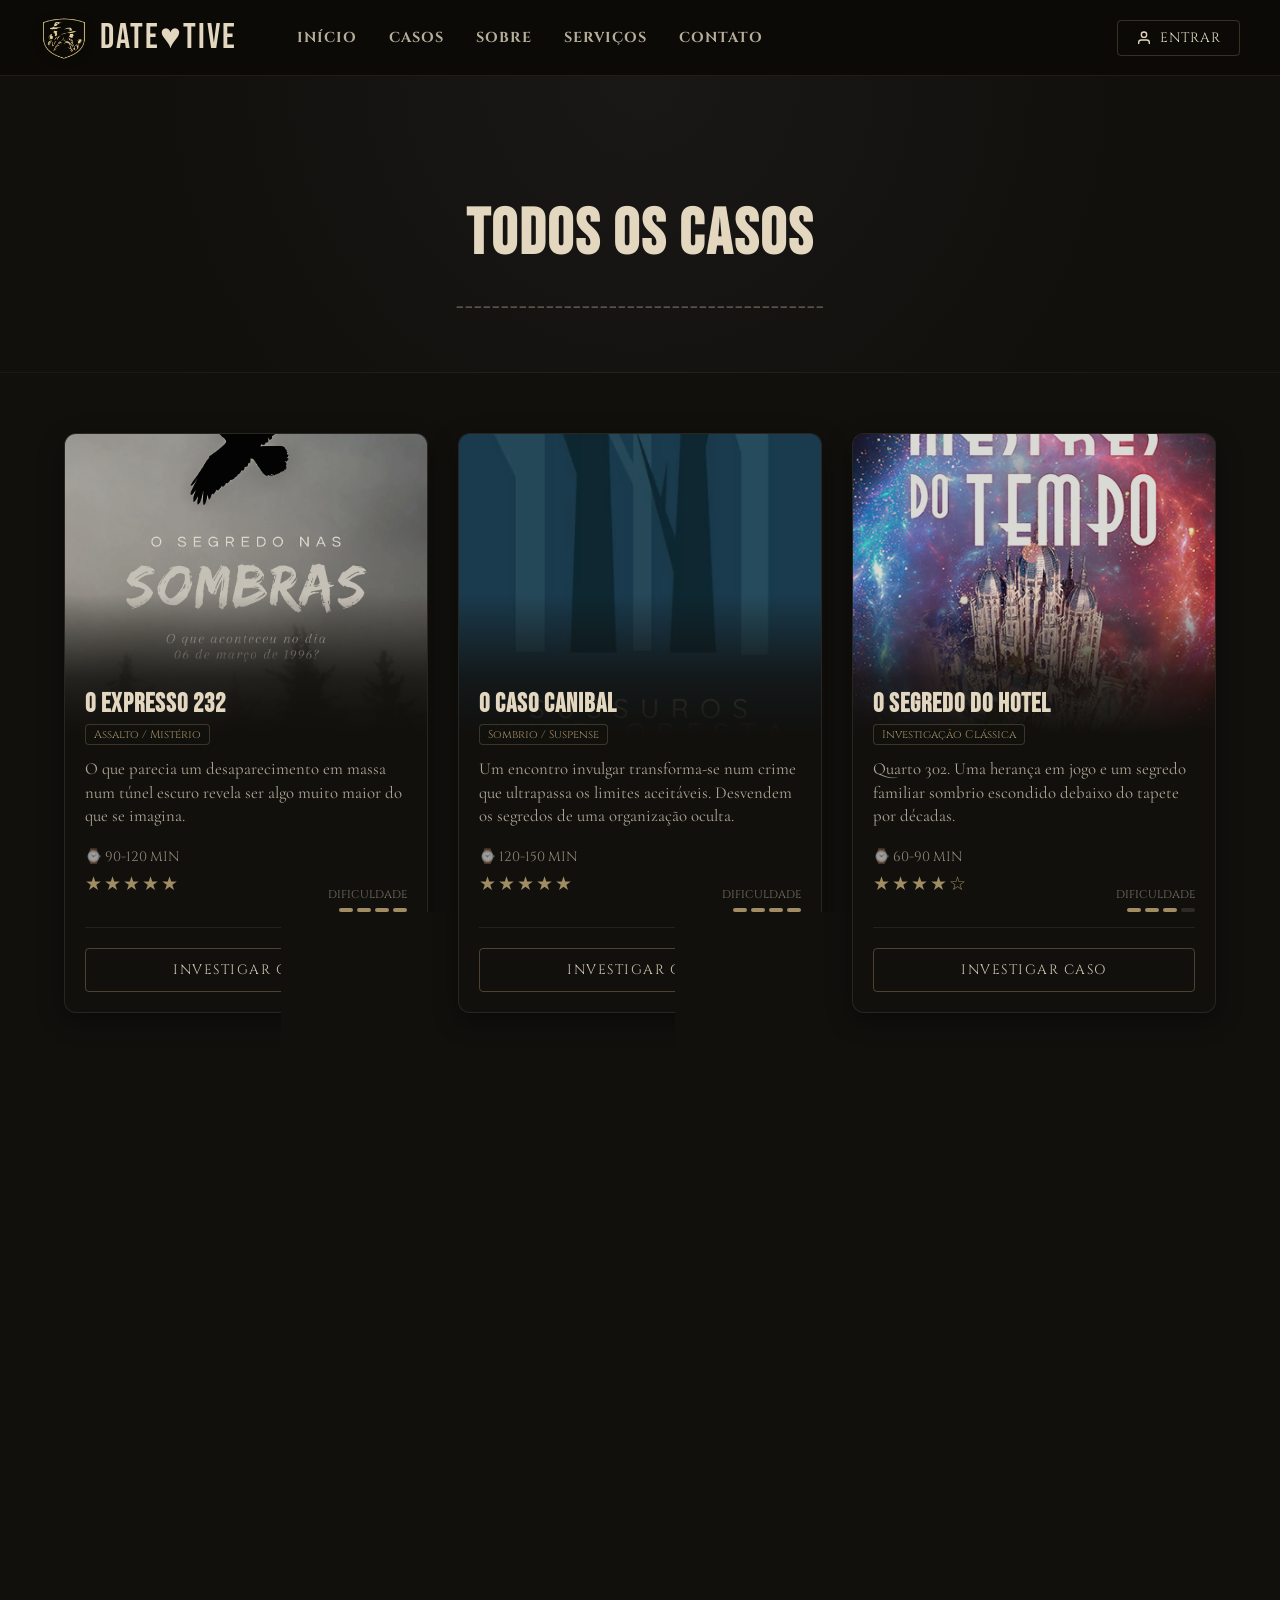
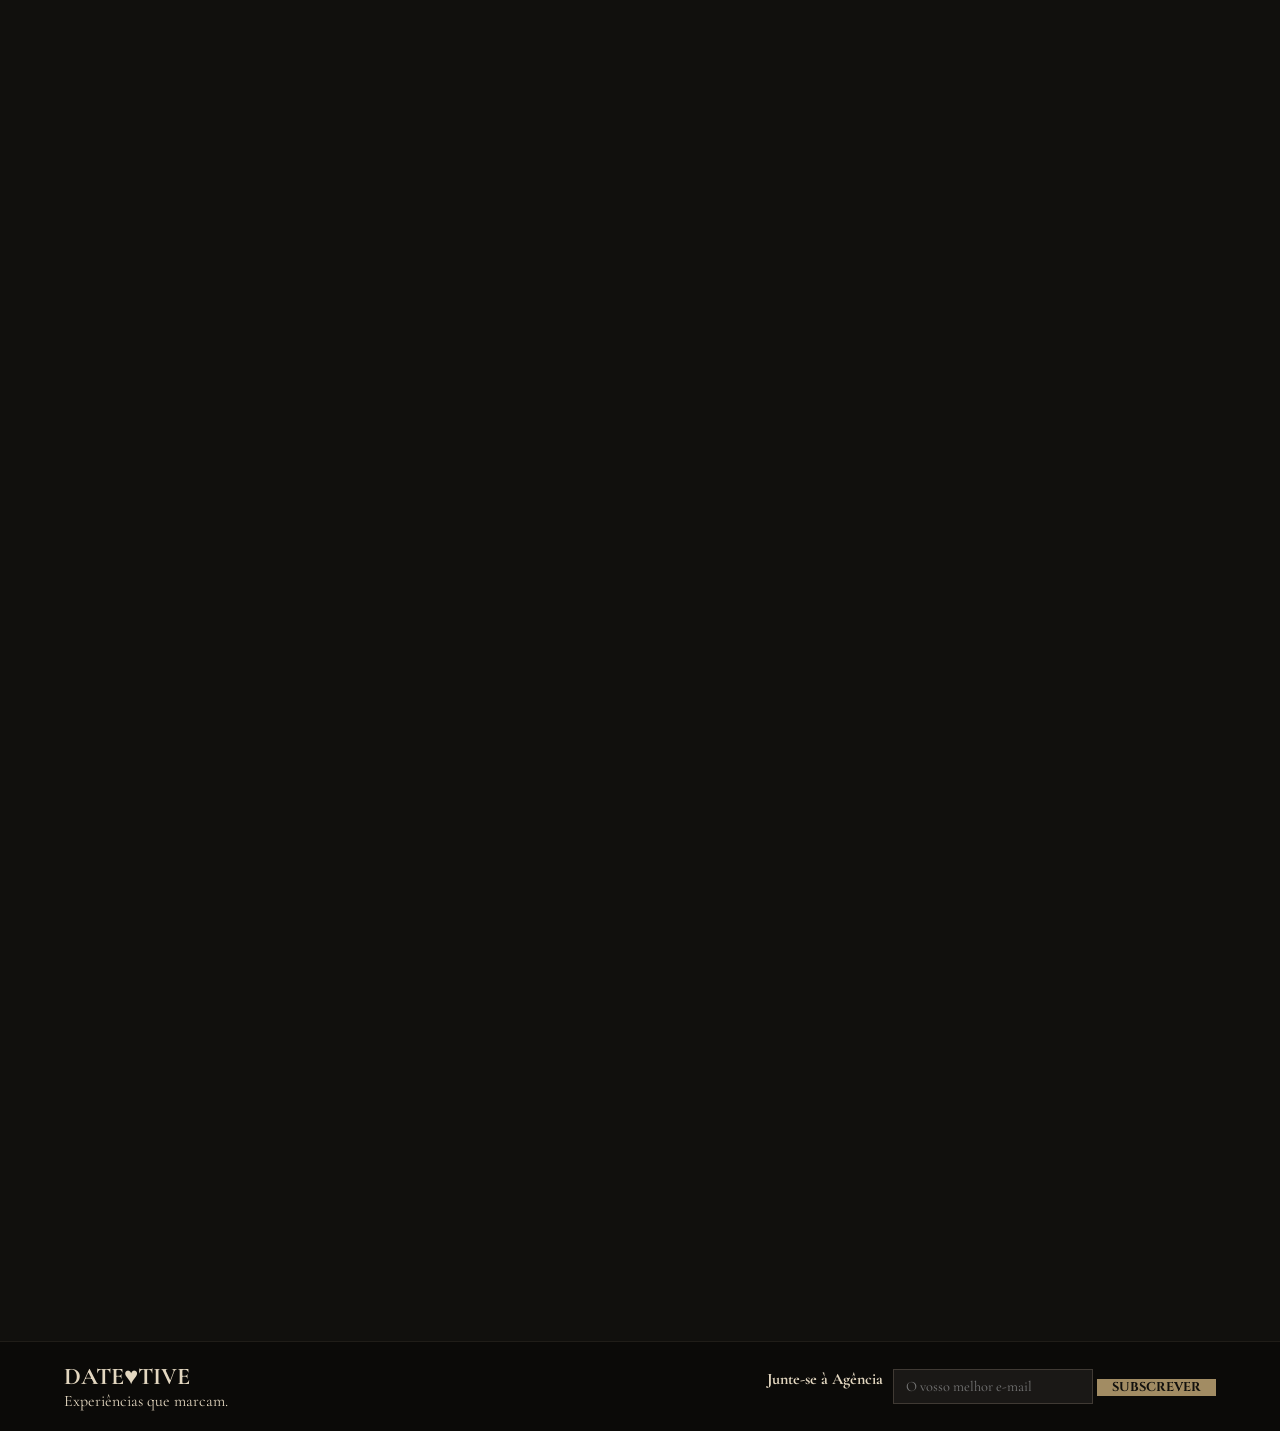
==== commit 490a0edb: "login" ====
--- a/casos.html
+++ b/casos.html
@@ -41,9 +41,8 @@
 
 <section class="page-header-noir">
     <div class="container text-center">
-      <span class="section-label">ACESSO RESTRITO</span>
-      <h1>ARQUIVOS CONFIDENCIAIS</h1>
-      <p>Escolham o vosso próximo desafio. Cada pasta contém evidências reais, depoimentos e um mistério à vossa espera.</p>
+      <h1>TODOS OS CASOS</h1>
+      <p>_________________________________________</p>
     </div>
   </section>
 
@@ -60,7 +59,7 @@
           <div class="case-content">
             <h3>O EXPRESSO 232</h3>
             <span class="case-category">Assalto / Mistério</span>
-            <p>O que parecia um desaparecimento em massa num túnel escuro revela ser um assalto meticulosamente planeado. O Inspetor Roberto precisa da vossa ajuda.</p>
+            <p>O que parecia um desaparecimento em massa num túnel escuro revela ser algo muito maior do que se imagina.</p>
             <div class="case-meta">
               <div class="meta-left">
                 <span class="time">⌚ 90-120 MIN</span>
--- a/css/style.css
+++ b/css/style.css
@@ -1579,4 +1579,249 @@
 .catalog-grid-full .case-card-modern:nth-child(1) { animation-delay: 0.1s; }
 .catalog-grid-full .case-card-modern:nth-child(2) { animation-delay: 0.2s; }
 .catalog-grid-full .case-card-modern:nth-child(3) { animation-delay: 0.3s; }
-.catalog-grid-full .case-card-modern:nth-child(4) { animation-delay: 0.4s; }+.catalog-grid-full .case-card-modern:nth-child(4) { animation-delay: 0.4s; }
+
+/* ==========================================================================
+   PÁGINA DE LOGIN (login.html)
+   ========================================================================== */
+.login-body {
+  background: radial-gradient(circle at 50% 50%, #1a1816 0%, var(--bg-main) 100%);
+  display: flex;
+  flex-direction: column;
+  height: 100vh; /* Força a altura a ser exatamente 100% da janela visível */
+  overflow: hidden; /* Corta qualquer excesso e mata a barra de scroll */
+}
+
+.login-section {
+  flex: 1;
+  display: flex;
+  align-items: center;
+  justify-content: center;
+  padding: 0 20px; /* Removi o padding vertical (40px) que estava a empurrar a tela para baixo */
+}
+
+.login-glass-card {
+  background: rgba(17, 16, 13, 0.5);
+  backdrop-filter: blur(12px);
+  -webkit-backdrop-filter: blur(12px);
+  border: 1px solid rgba(212, 196, 168, 0.1);
+  border-radius: 12px;
+  padding: 30px; /* Menos espaço interno */
+  margin: 25px 0; /* Espaço para o título em cima e botão em baixo */
+  box-shadow: 0 15px 35px rgba(0, 0, 0, 0.3);
+}
+
+.login-header {
+  text-align: center;
+  margin-bottom:10px;
+  margin-top: 30px;
+}
+
+.login-header h2 {
+  font-family: 'Bebas Neue', sans-serif;
+  font-size: 3rem;
+  color: var(--paper-light);
+  letter-spacing: 3px;
+  text-align: center;
+}
+
+.login-header p {
+  color: rgba(227, 215, 192, 0.7);
+  font-size: 1.1rem;
+}
+
+.login-form .input-group {
+  margin-bottom: 20px;
+}
+
+
+
+.login-form label {
+  display: block;
+  font-family: 'Cinzel', serif;
+  font-size: 0.85rem;
+  color: var(--gold-soft);
+  margin-bottom: 8px;
+  letter-spacing: 1px;
+}
+
+.login-form input[type="email"],
+.login-form input[type="password"] {
+  width: 100%;
+  padding: 14px 16px;
+  background: rgba(0, 0, 0, 0.3);
+  border: 1px solid rgba(212, 196, 168, 0.2);
+  border-radius: 4px;
+  color: var(--paper-light);
+  font-family: 'Cormorant Garamond', serif;
+  font-size: 1.1rem;
+  transition: all 0.3s ease;
+}
+
+.login-form input:focus {
+  outline: none;
+  border-color: var(--gold-soft);
+  background: rgba(0, 0, 0, 0.5);
+  box-shadow: 0 0 10px rgba(162, 140, 99, 0.2);
+}
+
+.form-actions {
+  display: flex;
+  justify-content: space-between;
+  align-items: center;
+  font-size: 0.9rem; /* Ligeiramente menor para caber melhor */
+}
+
+.login-actions-wrapper {
+  padding: 0 10px;
+}
+
+
+
+.remember-me input[type="checkbox"] {
+  accent-color: var(--gold-soft);
+  width: 16px;
+  height: 16px;
+}
+
+.forgot-password, .login-footer a {
+  color: var(--gold-soft);
+  text-decoration: none;
+  transition: color 0.3s ease;
+}
+
+.forgot-password:hover, .login-footer a:hover {
+  color: var(--paper-light);
+}
+
+.forgot-password {
+  color: var(--gold-soft);
+  text-decoration: none;
+  font-family: 'Cinzel', serif;
+  font-size: 0.75rem;
+  letter-spacing: 1px;
+}
+
+.login-footer {
+  margin-top: 30px;
+  text-align: center;
+  font-size: 1rem;
+  color: rgba(227, 215, 192, 0.7);
+}
+
+.back-home {
+  font-family: 'Cinzel', serif;
+  font-size: 0.85rem;
+  letter-spacing: 1px;
+  opacity: 0.6;
+}
+
+.back-home:hover {
+  opacity: 1;
+}
+
+
+/* Estilo para o link de esqueci a senha centralizado */
+.forgot-password-central {
+  display: block;
+  color: var(--gold-soft);
+  text-decoration: none;
+  font-family: 'Cinzel', serif;
+  font-size: 0.8rem;
+  letter-spacing: 1px;
+  margin-bottom: 15px; /* Espaço antes do botão */
+  transition: opacity 0.3s ease;
+  text-align: center;
+}
+
+.forgot-password-central:hover {
+  opacity: 0.7;
+  text-decoration: underline;
+}
+
+/* Centraliza o "Lembrar credenciais" dentro da caixa se preferir */
+.login-glass-card .form-actions {
+  display: flex;
+  justify-content: center; /* Centraliza o checkbox dentro do vidro */
+}
+
+/* Garante que o container principal não tenha margens desalinhadas */
+.login-container-wrapper {
+  display: flex;
+  flex-direction: column;
+  align-items: stretch; /* Faz com que o botão e a caixa tenham a mesma largura */
+}
+
+/* Container principal do label */
+/* Container principal do label - Agora com mais espaço e alinhamento central */
+/* Container principal do checkbox */
+.remember-me {
+  display: flex;
+  align-items: center;
+  gap: 300px; /* Espaço real entre o quadrado e o texto */
+  cursor: pointer;
+  user-select: none;
+  padding: 10px 0;
+  width: fit-content;
+  margin: 0 auto; 
+}
+
+/* Esconde o checkbox padrão */
+.remember-me input {
+  position: absolute;
+  opacity: 0;
+  cursor: pointer;
+  height: 0;
+  width: 0;
+}
+
+/* O quadrado dourado customizado */
+.custom-checkbox {
+  height: 22px;
+  width: 22px;
+  background-color: rgba(0, 0, 0, 0.6);
+  border: 2px solid var(--gold-muted);
+  border-radius: 4px;
+  position: relative;
+  transition: all 0.3s cubic-bezier(0.4, 0, 0.2, 1);
+  flex-shrink: 0;
+}
+
+/* Hover e Check */
+.remember-me:hover .custom-checkbox {
+  border-color: var(--gold-soft);
+  box-shadow: 0 0 12px rgba(162, 140, 99, 0.4);
+}
+
+.remember-me input:checked ~ .custom-checkbox {
+  background-color: var(--gold-soft);
+  border-color: var(--gold-soft);
+  transform: scale(1.1);
+}
+
+/* O símbolo de "v" (Checkmark) */
+.custom-checkbox:after {
+  content: "";
+  position: absolute;
+  display: none;
+  left: 7px;
+  top: 2px;
+  width: 6px;
+  height: 12px;
+  border: solid #11100d; 
+  border-width: 0 3px 3px 0;
+  transform: rotate(45deg);
+}
+
+.remember-me input:checked ~ .custom-checkbox:after {
+  display: block;
+}
+
+/* Texto ao lado */
+.label-text {
+  font-family: 'Cormorant Garamond', serif;
+  font-size: 1.2rem;
+  color: rgba(227, 215, 192, 0.9);
+  letter-spacing: 1px;
+  white-space: nowrap;
+}
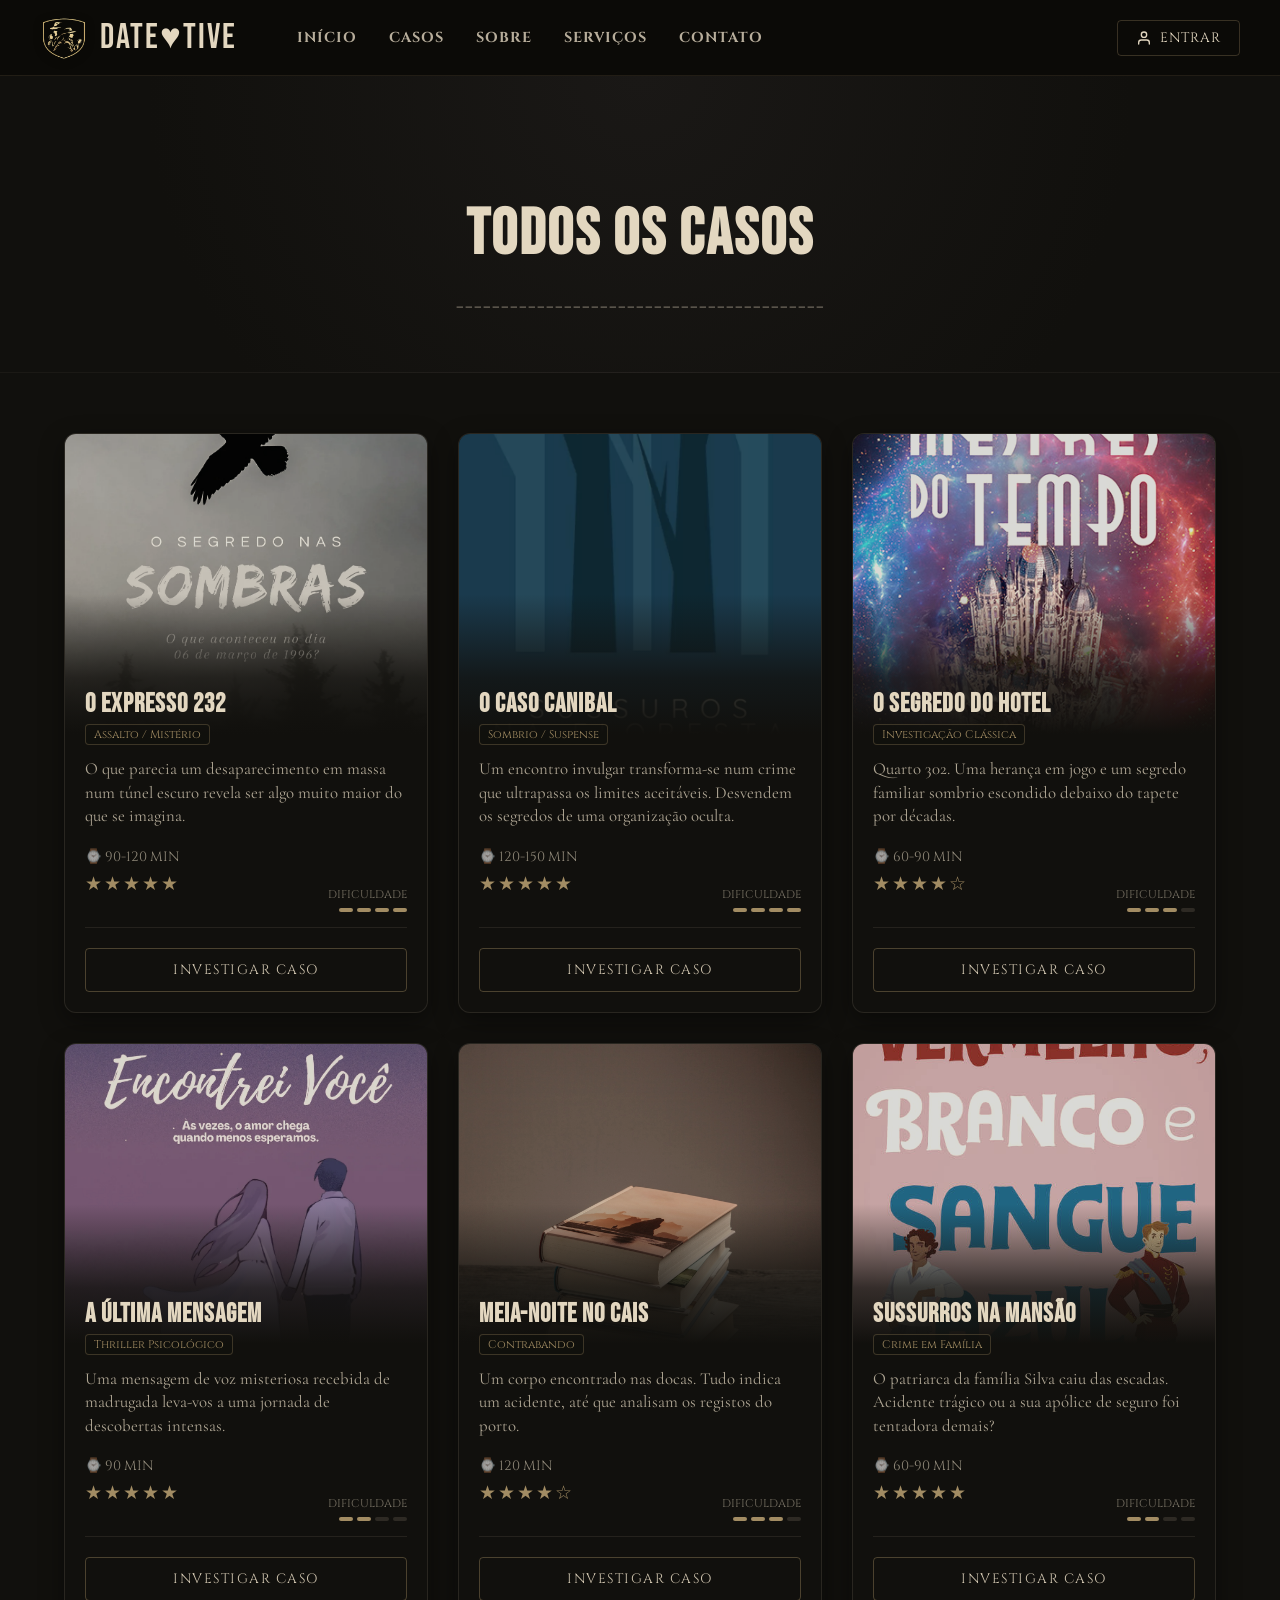
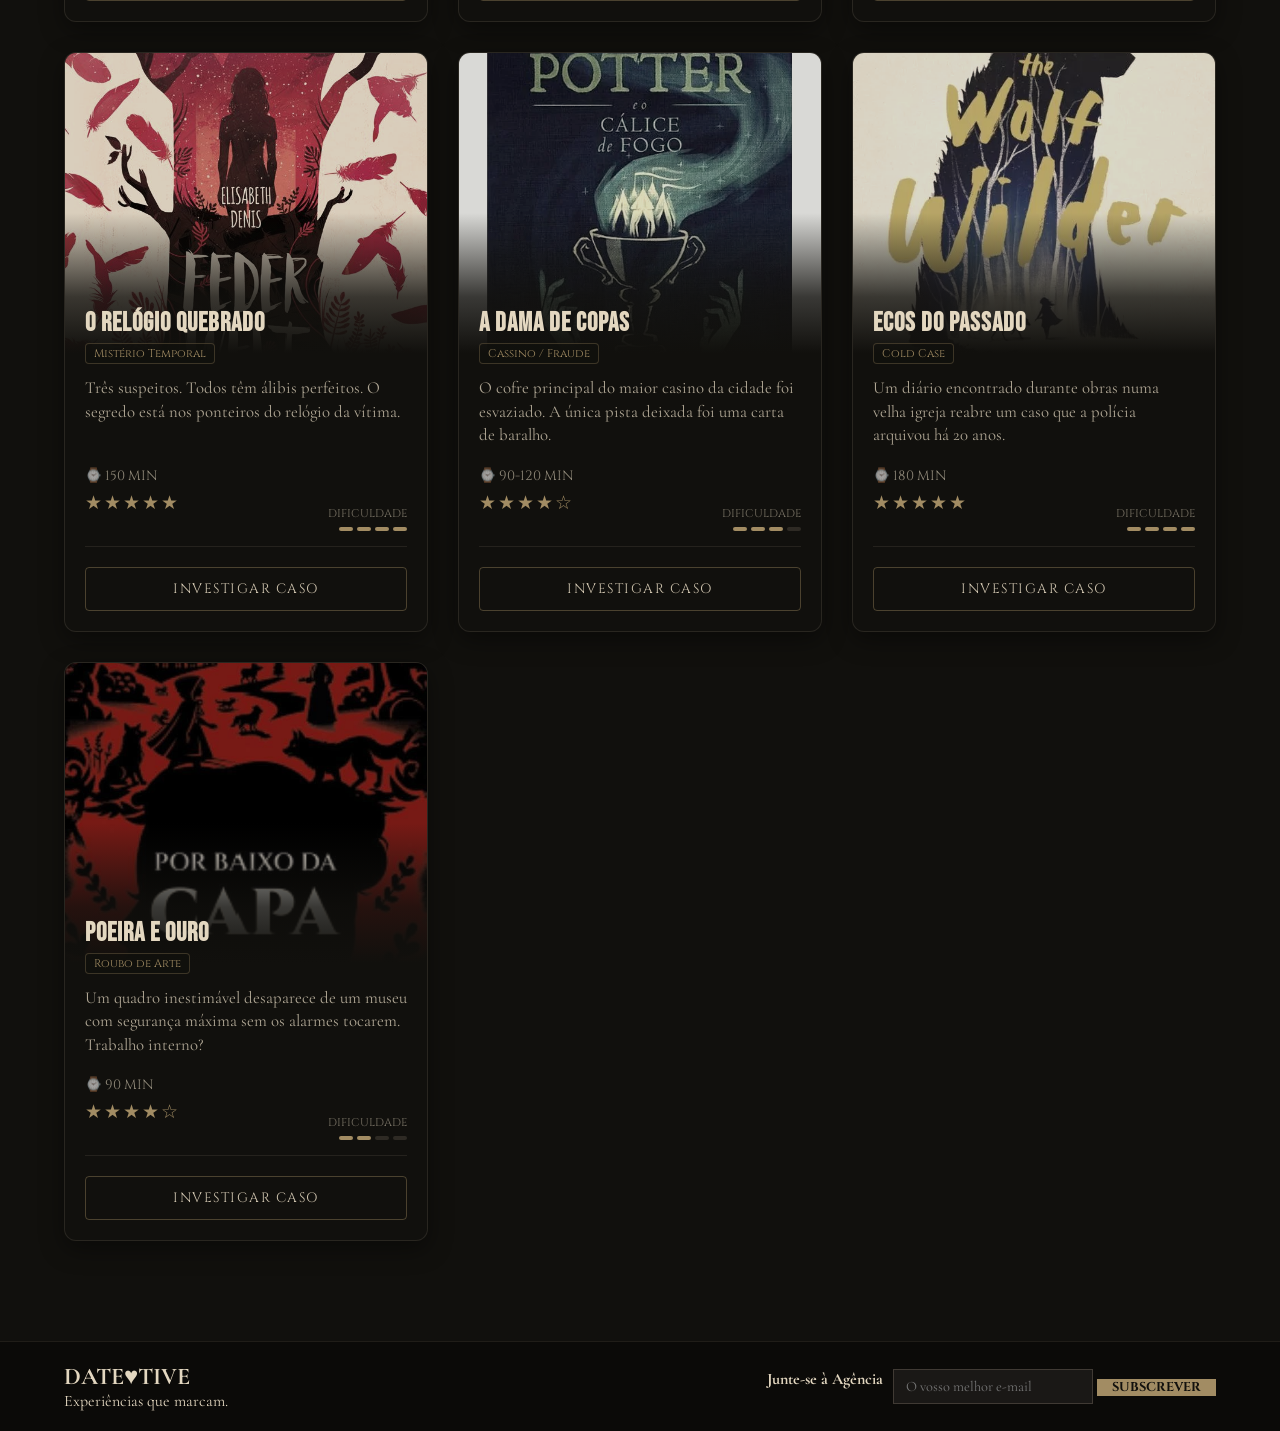
==== commit c290a363: "Datetive4.0" ====
--- a/casos.html
+++ b/casos.html
@@ -29,13 +29,16 @@
         <a href="index.html#precos">SERVIÇOS</a>
         <a href="index.html#contato">CONTATO</a>
       </nav>
-      <div class="nav-actions">
-        <a href="#" class="login-btn">
-          <svg viewBox="0 0 24 24" fill="none" stroke="currentColor" stroke-width="2" class="login-icon"><path d="M20 21v-2a4 4 0 0 0-4-4H8a4 4 0 0 0-4 4v2"></path><circle cx="12" cy="7" r="4"></circle></svg>
-          <span>ENTRAR</span>
-        </a>
-        <button class="menu-toggle"><span></span><span></span><span></span></button>
-      </div>
+    <div class="nav-actions">
+      <a href="login.html" class="login-btn">
+        <svg viewBox="0 0 24 24" fill="none" stroke="currentColor" stroke-width="2" stroke-linecap="round" stroke-linejoin="round" class="login-icon"><path d="M20 21v-2a4 4 0 0 0-4-4H8a4 4 0 0 0-4 4v2"></path><circle cx="12" cy="7" r="4"></circle></svg>
+        <span>ENTRAR</span>
+      </a>
+      
+      <button class="menu-toggle" aria-label="Abrir Menu">
+        <span></span><span></span><span></span>
+      </button>
+    </div>
     </div>
   </header>
 
--- a/css/style.css
+++ b/css/style.css
@@ -1824,4 +1824,47 @@
   color: rgba(227, 215, 192, 0.9);
   letter-spacing: 1px;
   white-space: nowrap;
+}
+
+
+
+/* Garante que a imagem flutuante use o texto como ponto de referência */
+.hero-text-area {
+  position: relative;
+  z-index: 10;
+}
+
+/* Estilo exclusivo para a foto dos arquivos */
+/* 1. Criamos a animação (vem da esquerda, invisível, e ganha a inclinação no final) */
+@keyframes slideDossie {
+  0% {
+    opacity: 0;
+    /* Começa 100px mais para a esquerda (translateX) e sem inclinação (rotate 0) */
+    transform: translateY(-50%) translateX(-150px) rotate(10deg); 
+  }
+  100% {
+    opacity: 1;
+    /* Termina na posição exata que definimos antes */
+    transform: translateY(-50%) translateX(0) rotate(35deg); 
+  }
+}
+
+/* 2. Atualizamos a classe para tocar a animação */
+.dossie-flutuante {
+  position: absolute;
+  top: 50%;
+  left: 55%;
+  width: 350px;
+  z-index: -1;
+  pointer-events: none;
+  
+  /* Estado inicial antes da animação tocar */
+  opacity: 0; 
+  transform: translateY(-50%) rotate(15deg);
+  
+  /* Chama a animação: nome, tempo (1.2s), curva suave, e 'forwards' para parar no final */
+  animation: slideDossie 1.2s cubic-bezier(0.25, 0.46, 0.45, 0.94) forwards;
+  
+  /* Opcional: um pequeno atraso para os papéis aparecerem logo depois do texto */
+  animation-delay: 0.5s; 
 }
